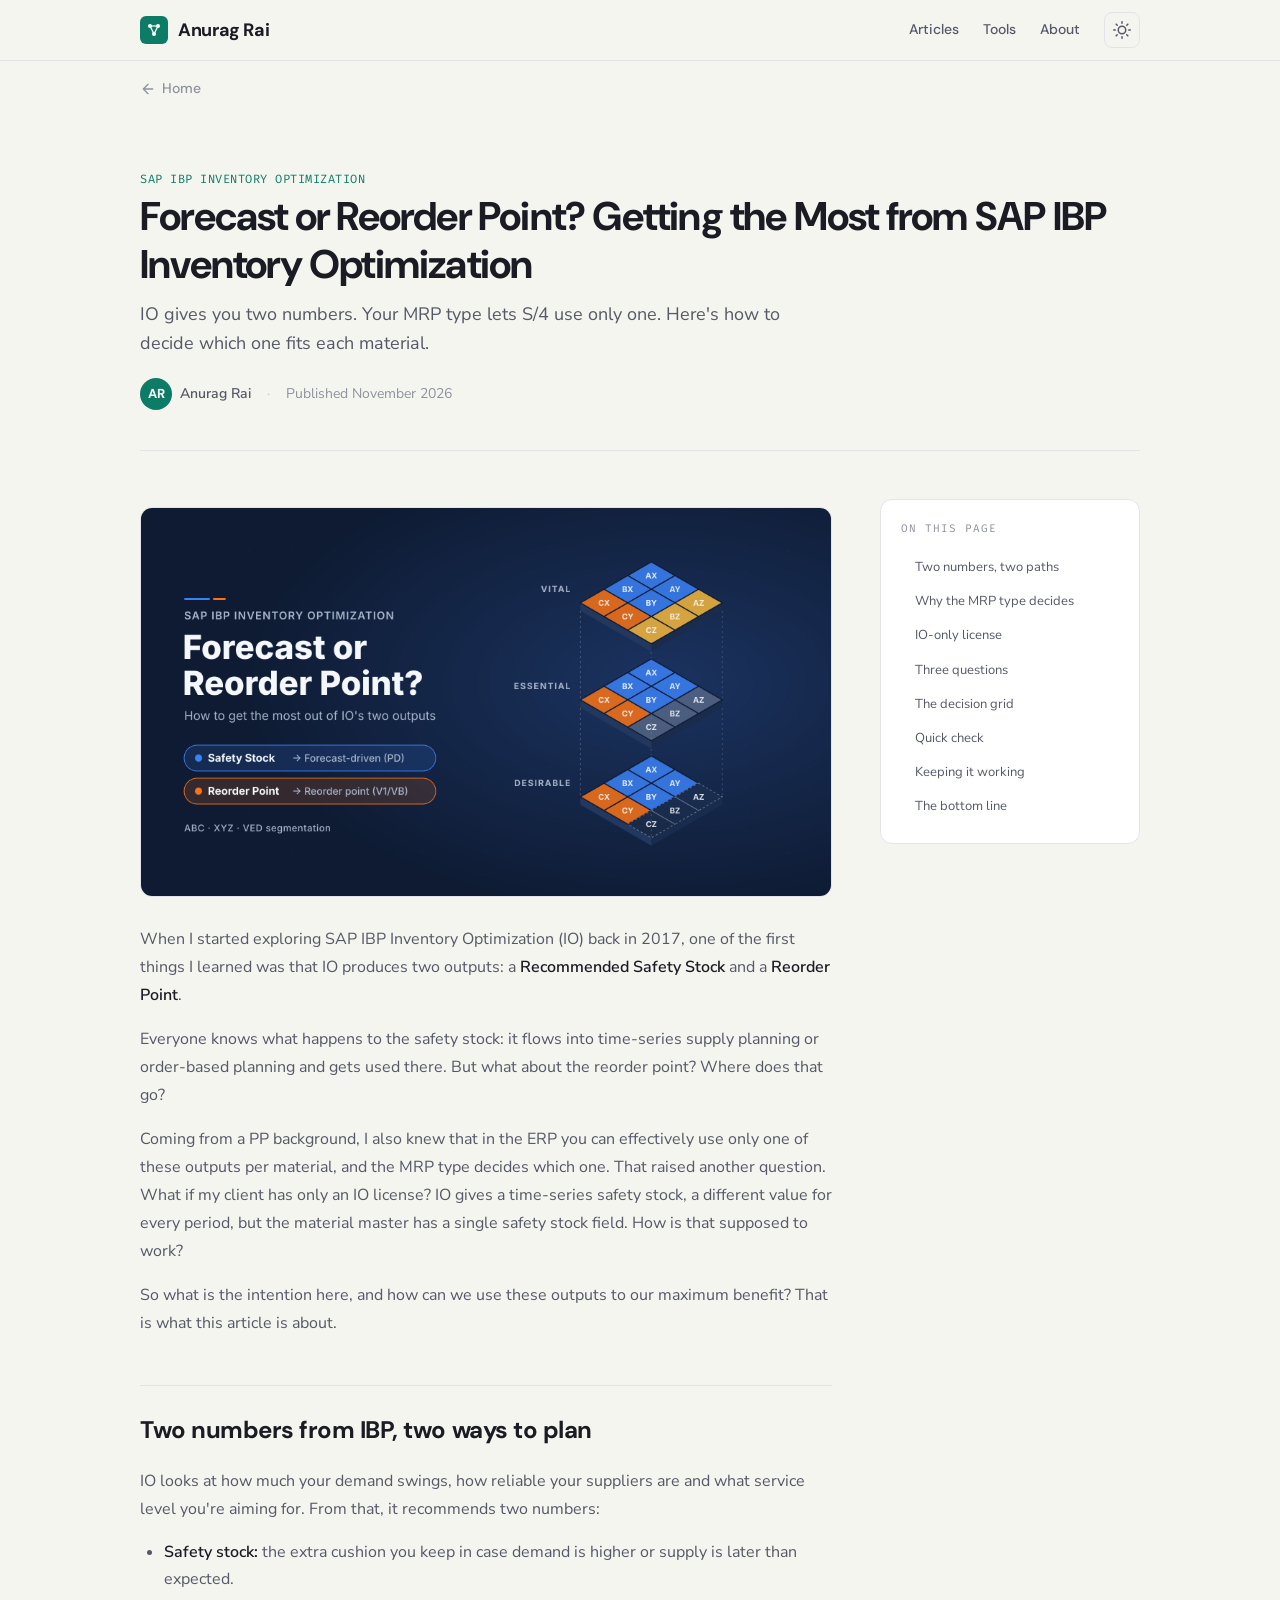
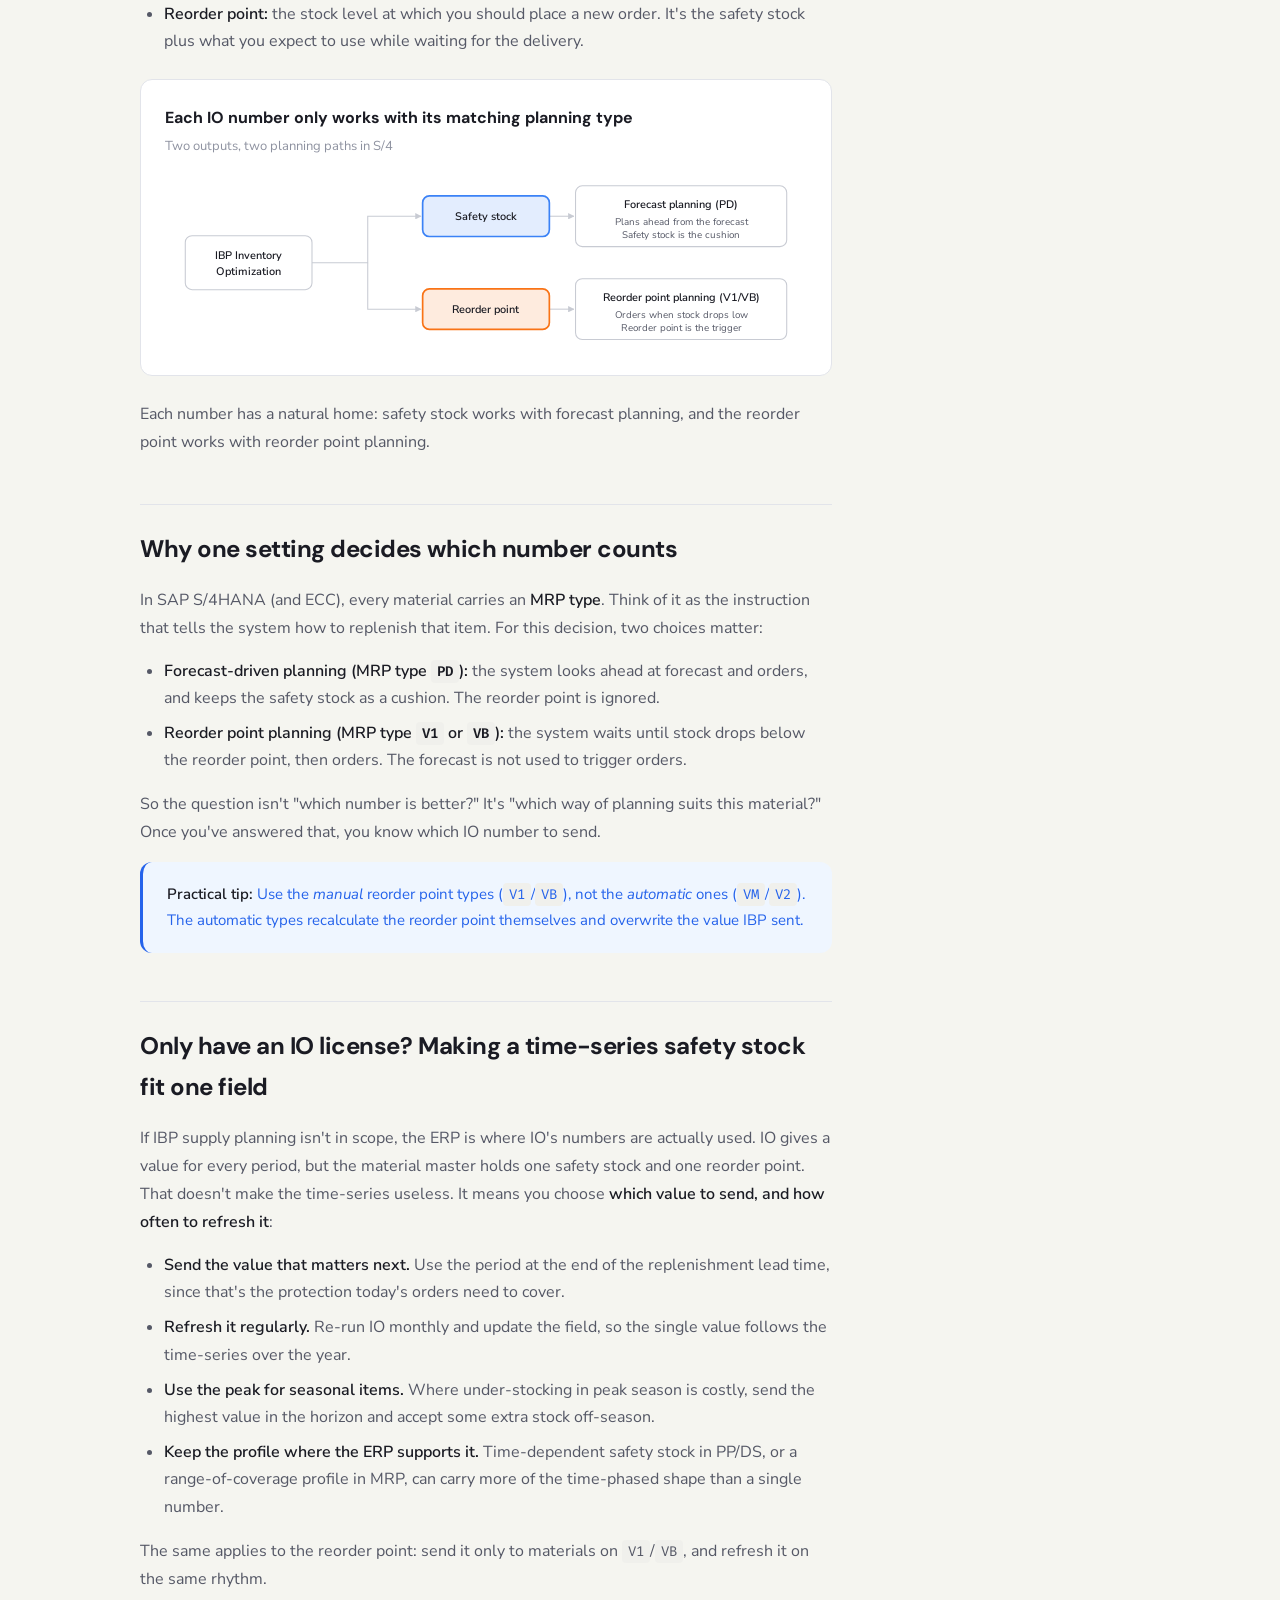
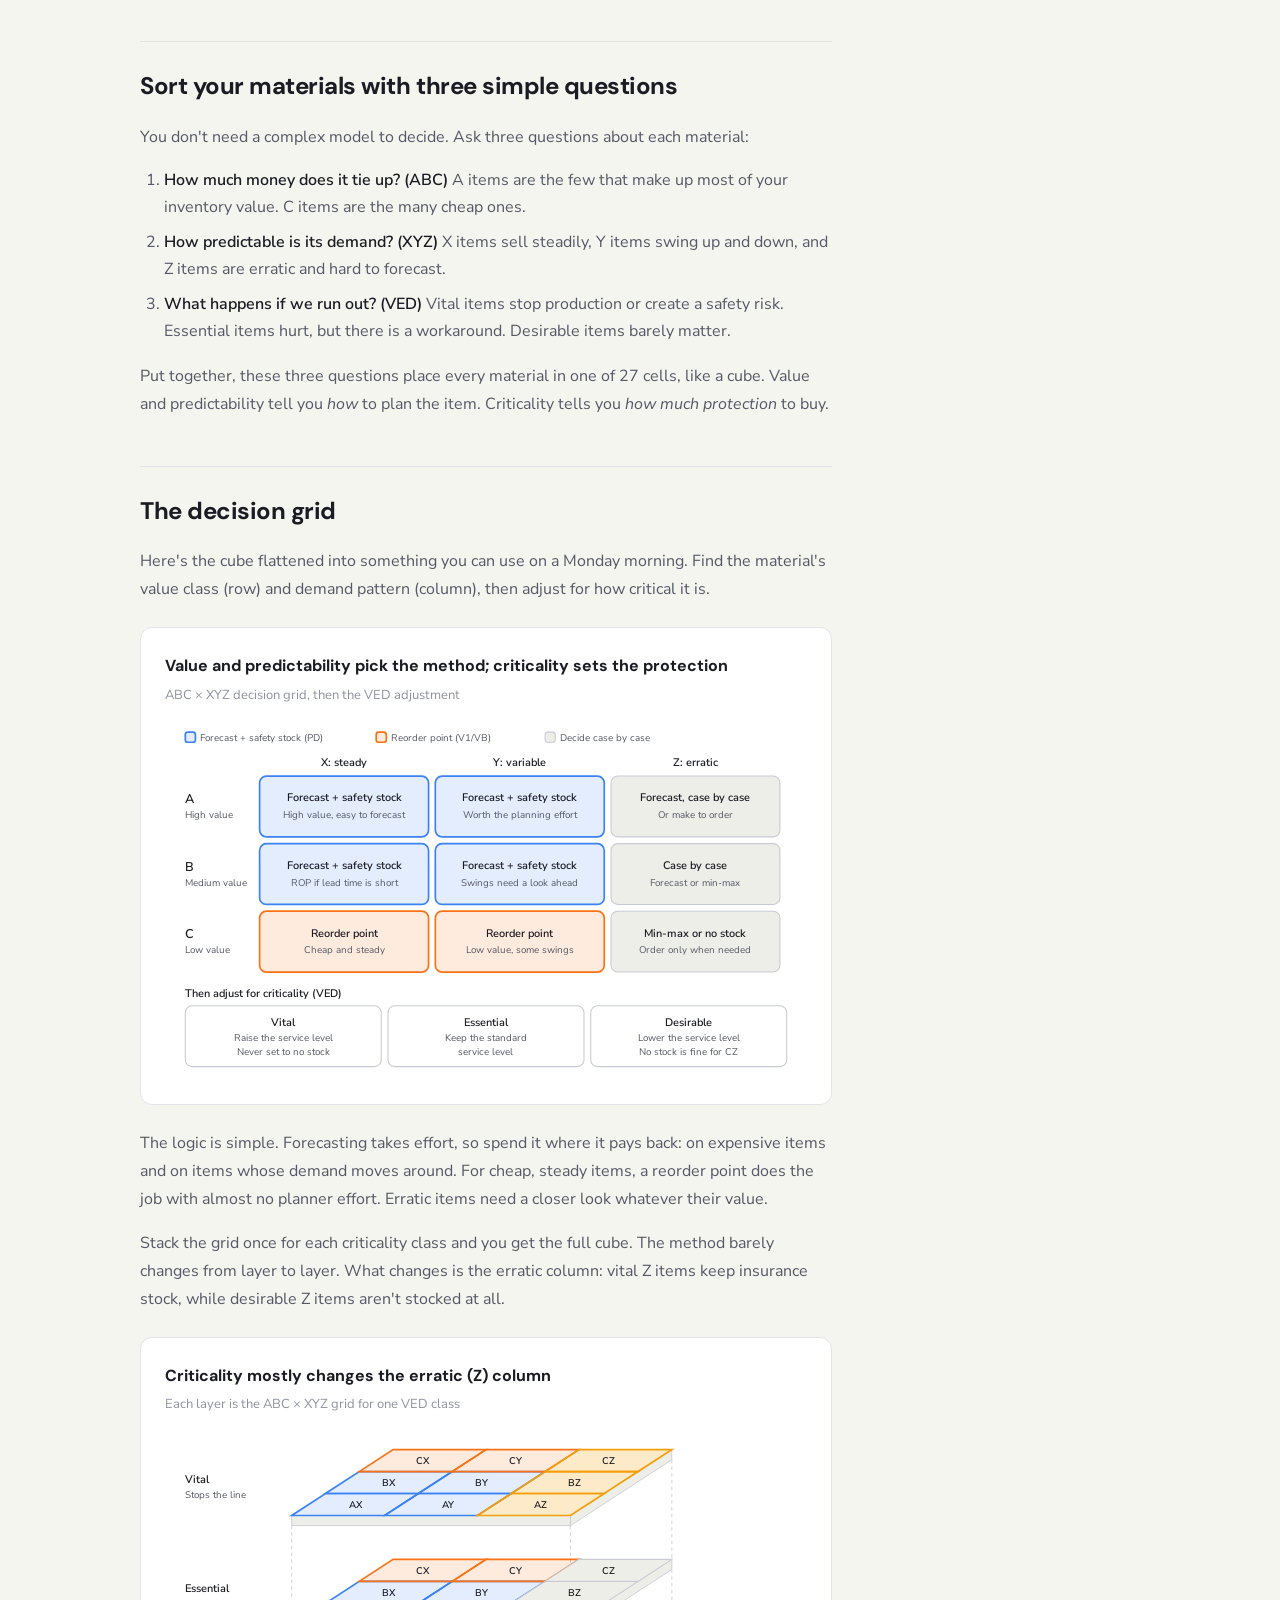
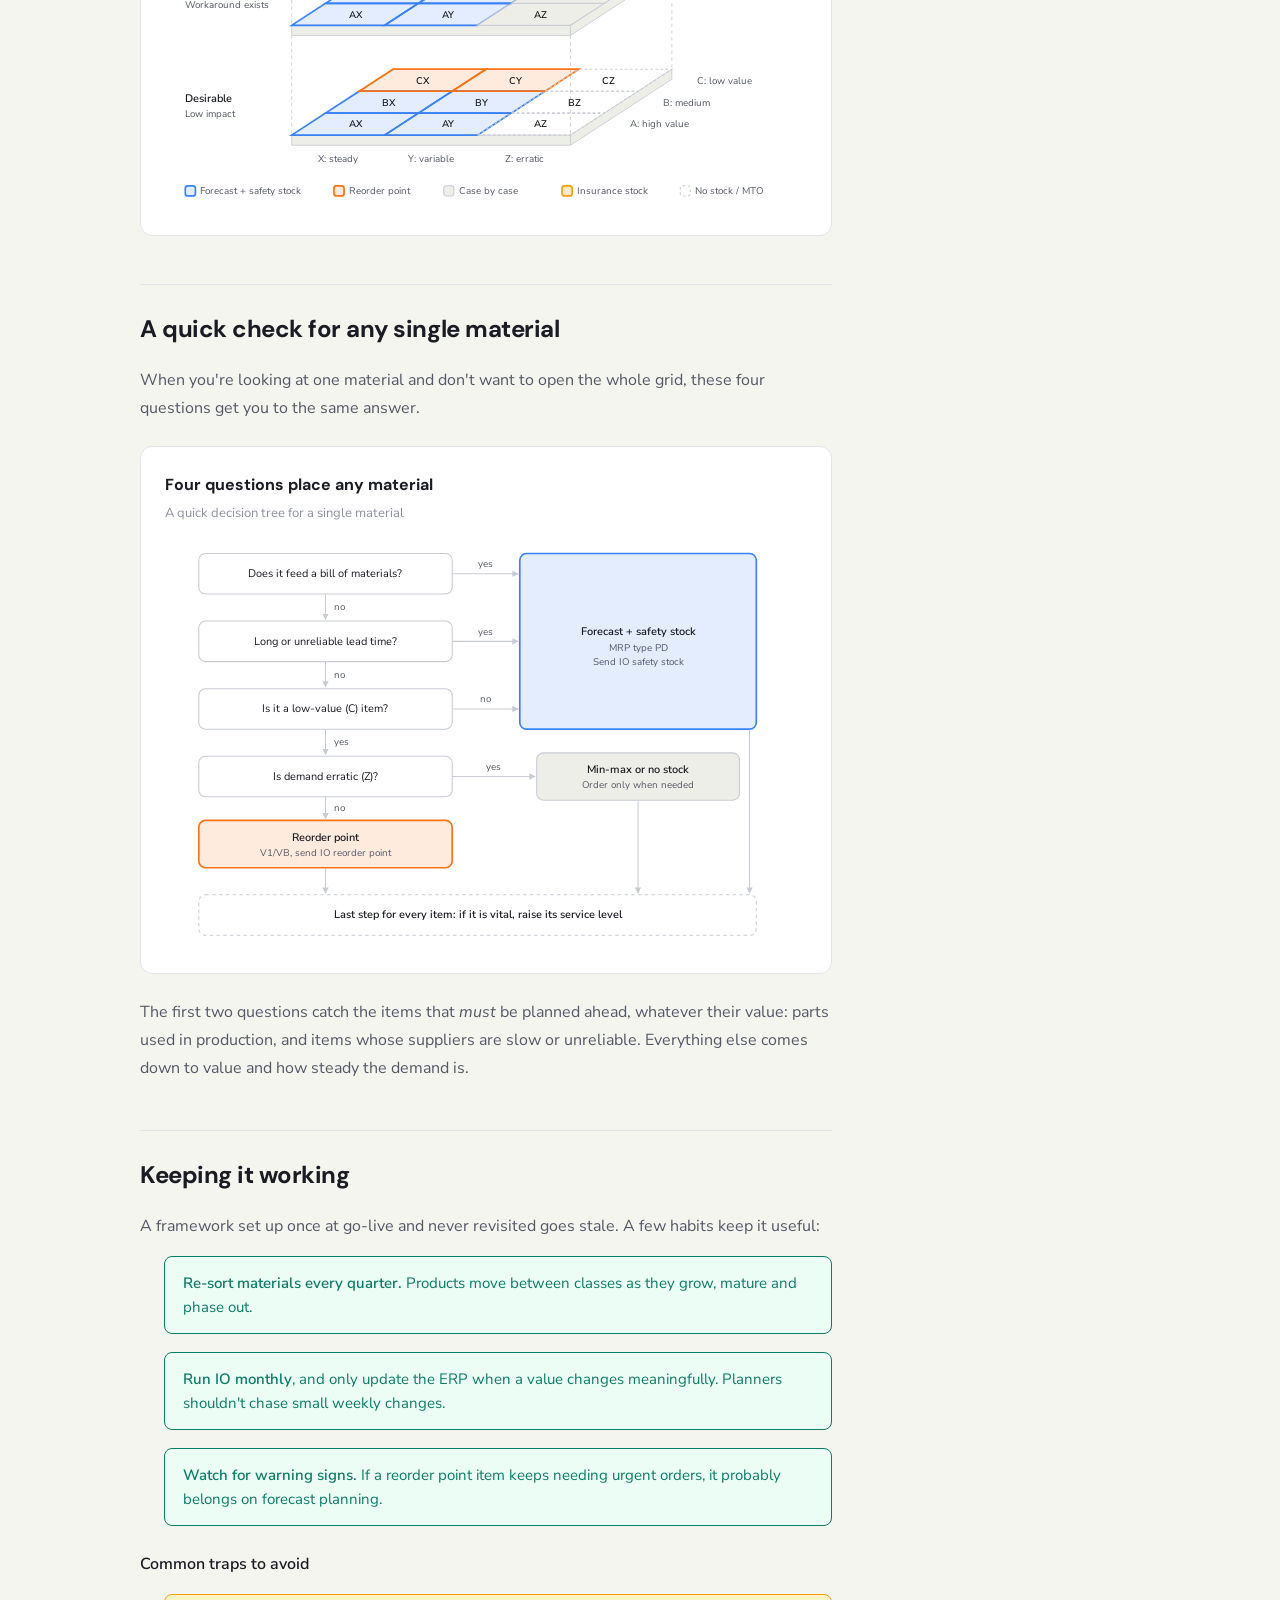
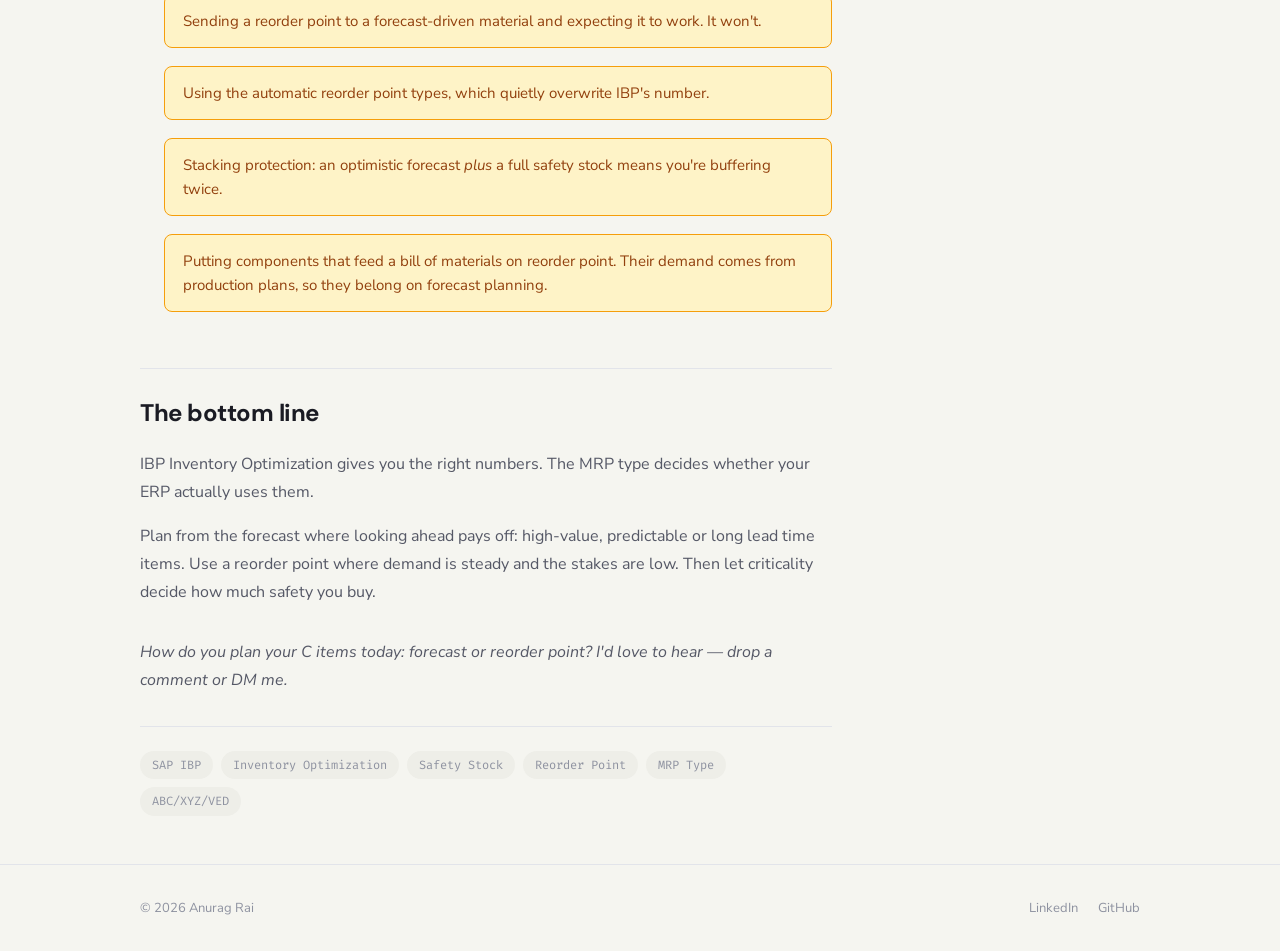
==== articles/io-forecast-or-reorder-point.html @ 69b71708 "Add article: Forecast or Reorder Point? Getting the most from SAP IBP IO New article page with cover" ====
<!DOCTYPE html>
<html lang="en">
<head>
<meta charset="UTF-8">
<meta name="viewport" content="width=device-width, initial-scale=1.0">
<title>Forecast or Reorder Point? Getting the Most from SAP IBP Inventory Optimization</title>
<meta name="description" content="IBP IO gives you a safety stock and a reorder point, but your MRP type lets S/4 use only one. A simple ABC/XYZ/VED framework to decide between PD and V1.">
<meta property="og:title" content="Forecast or Reorder Point? Getting the Most from SAP IBP Inventory Optimization">
<meta property="og:description" content="IBP IO gives you a safety stock and a reorder point, but your MRP type lets S/4 use only one. Here's how to decide which one fits each material.">
<meta property="og:image" content="https://anuragraiscmsolutions.github.io/images/io-forecast-or-reorder-point-cover.png">
<meta property="og:type" content="article">
<link rel="stylesheet" href="https://fonts.googleapis.com/css2?family=DM+Sans:wght@400;500;700&family=Nunito+Sans:wght@400;600&family=Fira+Code:wght@400&display=swap">
<link rel="stylesheet" href="../css/style.css">
<style>
  .problem-list, .solution-list { list-style: none; padding: 0; display: flex; flex-direction: column; gap: 10px; margin: 16px 0 20px; }
  .problem-list li { background: #FEF3C7; border: 1px solid #F59E0B; border-radius: var(--radius-sm); padding: 14px 18px; font-size: 15px; color: #92400E; line-height: 1.6; }
  .problem-list li strong { color: #92400E; }
  .solution-list li { background: var(--accent-light); border: 1px solid var(--accent); border-radius: var(--radius-sm); padding: 14px 18px; font-size: 15px; color: var(--accent); line-height: 1.6; }
  .solution-list li strong { color: var(--accent); }
  @media (prefers-color-scheme: dark) {
    :root:not([data-theme="light"]) .problem-list li { background: #422006; color: #FCD34D; border-color: #92400E; }
    :root:not([data-theme="light"]) .problem-list li strong { color: #FCD34D; }
  }
  :root[data-theme="dark"] .problem-list li { background: #422006; color: #FCD34D; border-color: #92400E; }
  :root[data-theme="dark"] .problem-list li strong { color: #FCD34D; }
  .article-cover { width: 100%; height: auto; border-radius: var(--radius); border: 1px solid var(--border); margin: 8px 0 28px; display: block; }
  .diagram { background: var(--surface); border: 1px solid var(--border); border-radius: var(--radius); padding: 24px; margin: 24px 0; overflow-x: auto; }
  .diagram-title { font-family: var(--font-heading); font-weight: 700; font-size: 16px; margin-bottom: 4px; }
  .diagram-subtitle { font-size: 13px; color: var(--fg-muted); margin-bottom: 16px; }
  svg.dg { width: 100%; min-width: 560px; height: auto; display: block; }
  svg.dg text { font-family: var(--font-body); }
  svg.dg .ink { fill: var(--fg); }
  svg.dg .quiet { fill: var(--fg-secondary); }
  svg.dg .box { fill: none; stroke: var(--border-strong); stroke-width: 1.25; }
  svg.dg .dashedbox { stroke-dasharray: 4 4; }
  svg.dg .conn path { fill: none; stroke: var(--border-strong); stroke-width: 1.25; }
  svg.dg .conn.dashed path { stroke-dasharray: 4 4; stroke-width: 1; }
  svg.dg .arrowhead { fill: var(--border-strong); }
  svg.dg .pd { fill: rgba(59,130,246,0.14); stroke: #3B82F6; stroke-width: 2; }
  svg.dg .rop { fill: rgba(249,115,22,0.14); stroke: #F97316; stroke-width: 2; }
  svg.dg .ins { fill: rgba(245,158,11,0.22); stroke: #F59E0B; stroke-width: 2; }
  svg.dg .case { fill: var(--bg-alt); stroke: var(--border-strong); stroke-width: 1.25; }
  svg.dg .nostock { fill: none; stroke: var(--border-strong); stroke-width: 1.25; stroke-dasharray: 3 3; }
  svg.dg .slab { fill: var(--bg-alt); stroke: var(--border-strong); stroke-width: 1; }
</style>
</head>
<body>

<header class="site-header">
  <div class="container">
    <a href="../" class="site-logo">
      <span class="logo-mark"><svg viewBox="0 0 16 16" fill="none"><circle cx="4" cy="4" r="2" fill="#fff"/><circle cx="12" cy="4" r="2" fill="#fff"/><circle cx="8" cy="12" r="2" fill="#fff"/><line x1="4" y1="4" x2="12" y2="4" stroke="#fff" stroke-width="1.2"/><line x1="4" y1="4" x2="8" y2="12" stroke="#fff" stroke-width="1.2"/><line x1="12" y1="4" x2="8" y2="12" stroke="#fff" stroke-width="1.2"/></svg></span>
      Anurag Rai
    </a>
    <div class="header-right">
      <nav class="site-nav">
        <a href="../#articles">Articles</a>
        <a href="../#tools">Tools</a>
        <a href="../#about">About</a>
      </nav>
      <button class="theme-toggle" onclick="toggleTheme()" aria-label="Toggle theme">
        <svg class="icon-sun" viewBox="0 0 24 24" fill="none" stroke="currentColor" stroke-width="2" stroke-linecap="round"><circle cx="12" cy="12" r="5"/><path d="M12 1v2M12 21v2M4.22 4.22l1.42 1.42M18.36 18.36l1.42 1.42M1 12h2M21 12h2M4.22 19.78l1.42-1.42M18.36 5.64l1.42-1.42"/></svg>
        <svg class="icon-moon" viewBox="0 0 24 24" fill="none" stroke="currentColor" stroke-width="2" stroke-linecap="round"><path d="M21 12.79A9 9 0 1 1 11.21 3 7 7 0 0 0 21 12.79z"/></svg>
      </button>
    </div>
  </div>
</header>

<div class="container">
  <a href="../" class="back-link">
    <svg viewBox="0 0 24 24" fill="none" stroke="currentColor" stroke-width="2" stroke-linecap="round"><path d="M19 12H5M12 19l-7-7 7-7"/></svg>
    Home
  </a>

  <div class="article-hero">
    <span class="article-kicker">SAP IBP Inventory Optimization</span>
    <h1>Forecast or Reorder Point? Getting the Most from SAP IBP Inventory Optimization</h1>
    <p class="subtitle">IO gives you two numbers. Your MRP type lets S/4 use only one. Here's how to decide which one fits each material.</p>
    <div class="article-meta">
      <span class="author"><span class="avatar">AR</span> Anurag Rai</span>
      <span class="sep">&middot;</span>
      <span>Published November 2026</span>
    </div>
  </div>

  <div class="article-layout">
    <article class="article-content">

      <img class="article-cover" src="../images/io-forecast-or-reorder-point-cover.png" alt="Forecast or Reorder Point? Safety stock goes to forecast-driven planning (PD), reorder point goes to reorder point planning (V1/VB), shown beside a stacked ABC/XYZ/VED cube.">

      <p>When I started exploring SAP IBP Inventory Optimization (IO) back in 2017, one of the first things I learned was that IO produces two outputs: a <strong>Recommended Safety Stock</strong> and a <strong>Reorder Point</strong>.</p>

      <p>Everyone knows what happens to the safety stock: it flows into time-series supply planning or order-based planning and gets used there. But what about the reorder point? Where does that go?</p>

      <p>Coming from a PP background, I also knew that in the ERP you can effectively use only one of these outputs per material, and the MRP type decides which one. That raised another question. What if my client has only an IO license? IO gives a time-series safety stock, a different value for every period, but the material master has a single safety stock field. How is that supposed to work?</p>

      <p>So what is the intention here, and how can we use these outputs to our maximum benefit? That is what this article is about.</p>

      <h2 id="two-numbers">Two numbers from IBP, two ways to plan</h2>

      <p>IO looks at how much your demand swings, how reliable your suppliers are and what service level you're aiming for. From that, it recommends two numbers:</p>

      <ul>
        <li><strong>Safety stock:</strong> the extra cushion you keep in case demand is higher or supply is later than expected.</li>
        <li><strong>Reorder point:</strong> the stock level at which you should place a new order. It's the safety stock plus what you expect to use while waiting for the delivery.</li>
      </ul>

      <div class="diagram">
        <div class="diagram-title">Each IO number only works with its matching planning type</div>
        <div class="diagram-subtitle">Two outputs, two planning paths in S/4</div>
        <svg class="dg" viewBox="0 60 760 210" role="img" aria-label="Each IO number only works with its matching planning type"><defs><marker id="arr" viewBox="0 0 10 10" refX="9" refY="5" markerWidth="6" markerHeight="6" orient="auto-start-reverse"><path d="M0 0L10 5L0 10z" class="arrowhead"/></marker></defs><g class="conn"><path d="M174 165H240V110H303" marker-end="url(#arr)"/><path d="M240 165V220H303" marker-end="url(#arr)"/><path d="M455 110H484" marker-end="url(#arr)"/><path d="M455 220H484" marker-end="url(#arr)"/></g><rect x="24" y="133" width="150" height="64" rx="8" class="box"/><text x="99" y="161" class="ink" font-size="13" font-weight="600" text-anchor="middle">IBP Inventory</text><text x="99" y="179" class="ink" font-size="13" font-weight="600" text-anchor="middle">Optimization</text><rect x="305" y="86" width="150" height="48" rx="8" class="pd"/><text x="380" y="114" class="ink" font-size="13" font-weight="600" text-anchor="middle">Safety stock</text><rect x="305" y="196" width="150" height="48" rx="8" class="rop"/><text x="380" y="224" class="ink" font-size="13" font-weight="600" text-anchor="middle">Reorder point</text><rect x="486" y="74" width="250" height="72" rx="8" class="box"/><text x="611" y="100" class="ink" font-size="13" font-weight="600" text-anchor="middle">Forecast planning (PD)</text><text x="611" y="120" class="quiet" font-size="11.5" font-weight="400" text-anchor="middle">Plans ahead from the forecast</text><text x="611" y="136" class="quiet" font-size="11.5" font-weight="400" text-anchor="middle">Safety stock is the cushion</text><rect x="486" y="184" width="250" height="72" rx="8" class="box"/><text x="611" y="210" class="ink" font-size="13" font-weight="600" text-anchor="middle">Reorder point planning (V1/VB)</text><text x="611" y="230" class="quiet" font-size="11.5" font-weight="400" text-anchor="middle">Orders when stock drops low</text><text x="611" y="246" class="quiet" font-size="11.5" font-weight="400" text-anchor="middle">Reorder point is the trigger</text></svg>
      </div>

      <p>Each number has a natural home: safety stock works with forecast planning, and the reorder point works with reorder point planning.</p>

      <h2 id="mrp-type">Why one setting decides which number counts</h2>

      <p>In SAP S/4HANA (and ECC), every material carries an <strong>MRP type</strong>. Think of it as the instruction that tells the system how to replenish that item. For this decision, two choices matter:</p>

      <ul>
        <li><strong>Forecast-driven planning (MRP type <code>PD</code>):</strong> the system looks ahead at forecast and orders, and keeps the safety stock as a cushion. The reorder point is ignored.</li>
        <li><strong>Reorder point planning (MRP type <code>V1</code> or <code>VB</code>):</strong> the system waits until stock drops below the reorder point, then orders. The forecast is not used to trigger orders.</li>
      </ul>

      <p>So the question isn't "which number is better?" It's "which way of planning suits this material?" Once you've answered that, you know which IO number to send.</p>

      <div class="callout callout-info">
        <strong>Practical tip:</strong> Use the <em>manual</em> reorder point types (<code>V1</code>/<code>VB</code>), not the <em>automatic</em> ones (<code>VM</code>/<code>V2</code>). The automatic types recalculate the reorder point themselves and overwrite the value IBP sent.
      </div>

      <h2 id="io-only">Only have an IO license? Making a time-series safety stock fit one field</h2>

      <p>If IBP supply planning isn't in scope, the ERP is where IO's numbers are actually used. IO gives a value for every period, but the material master holds one safety stock and one reorder point. That doesn't make the time-series useless. It means you choose <strong>which value to send, and how often to refresh it</strong>:</p>

      <ul>
        <li><strong>Send the value that matters next.</strong> Use the period at the end of the replenishment lead time, since that's the protection today's orders need to cover.</li>
        <li><strong>Refresh it regularly.</strong> Re-run IO monthly and update the field, so the single value follows the time-series over the year.</li>
        <li><strong>Use the peak for seasonal items.</strong> Where under-stocking in peak season is costly, send the highest value in the horizon and accept some extra stock off-season.</li>
        <li><strong>Keep the profile where the ERP supports it.</strong> Time-dependent safety stock in PP/DS, or a range-of-coverage profile in MRP, can carry more of the time-phased shape than a single number.</li>
      </ul>

      <p>The same applies to the reorder point: send it only to materials on <code>V1</code>/<code>VB</code>, and refresh it on the same rhythm.</p>

      <h2 id="sorting">Sort your materials with three simple questions</h2>

      <p>You don't need a complex model to decide. Ask three questions about each material:</p>

      <ol>
        <li><strong>How much money does it tie up? (ABC)</strong> A items are the few that make up most of your inventory value. C items are the many cheap ones.</li>
        <li><strong>How predictable is its demand? (XYZ)</strong> X items sell steadily, Y items swing up and down, and Z items are erratic and hard to forecast.</li>
        <li><strong>What happens if we run out? (VED)</strong> Vital items stop production or create a safety risk. Essential items hurt, but there is a workaround. Desirable items barely matter.</li>
      </ol>

      <p>Put together, these three questions place every material in one of 27 cells, like a cube. Value and predictability tell you <em>how</em> to plan the item. Criticality tells you <em>how much protection</em> to buy.</p>

      <h2 id="grid">The decision grid</h2>

      <p>Here's the cube flattened into something you can use on a Monday morning. Find the material's value class (row) and demand pattern (column), then adjust for how critical it is.</p>

      <div class="diagram">
        <div class="diagram-title">Value and predictability pick the method; criticality sets the protection</div>
        <div class="diagram-subtitle">ABC × XYZ decision grid, then the VED adjustment</div>
        <svg class="dg" viewBox="0 36 760 424" role="img" aria-label="Decision grid: ABC by XYZ, then adjust for VED"><defs><marker id="arr" viewBox="0 0 10 10" refX="9" refY="5" markerWidth="6" markerHeight="6" orient="auto-start-reverse"><path d="M0 0L10 5L0 10z" class="arrowhead"/></marker></defs><rect x="24" y="48" width="12" height="12" rx="3" class="pd"/><text x="42" y="58" class="quiet" font-size="11.5" font-weight="400" text-anchor="start">Forecast + safety stock (PD)</text><rect x="250" y="48" width="12" height="12" rx="3" class="rop"/><text x="268" y="58" class="quiet" font-size="11.5" font-weight="400" text-anchor="start">Reorder point (V1/VB)</text><rect x="450" y="48" width="12" height="12" rx="3" class="case"/><text x="468" y="58" class="quiet" font-size="11.5" font-weight="400" text-anchor="start">Decide case by case</text><text x="212" y="88" class="ink" font-size="13" font-weight="600" text-anchor="middle">X: steady</text><text x="420" y="88" class="ink" font-size="13" font-weight="600" text-anchor="middle">Y: variable</text><text x="628" y="88" class="ink" font-size="13" font-weight="600" text-anchor="middle">Z: erratic</text><text x="24" y="132" class="ink" font-size="15" font-weight="600" text-anchor="start">A</text><text x="24" y="150" class="quiet" font-size="11.5" font-weight="400" text-anchor="start">High value</text><rect x="112" y="100" width="200" height="72" rx="8" class="pd"/><text x="212" y="130" class="ink" font-size="13" font-weight="600" text-anchor="middle">Forecast + safety stock</text><text x="212" y="150" class="quiet" font-size="11.5" font-weight="400" text-anchor="middle">High value, easy to forecast</text><rect x="320" y="100" width="200" height="72" rx="8" class="pd"/><text x="420" y="130" class="ink" font-size="13" font-weight="600" text-anchor="middle">Forecast + safety stock</text><text x="420" y="150" class="quiet" font-size="11.5" font-weight="400" text-anchor="middle">Worth the planning effort</text><rect x="528" y="100" width="200" height="72" rx="8" class="case"/><text x="628" y="130" class="ink" font-size="13" font-weight="600" text-anchor="middle">Forecast, case by case</text><text x="628" y="150" class="quiet" font-size="11.5" font-weight="400" text-anchor="middle">Or make to order</text><text x="24" y="212" class="ink" font-size="15" font-weight="600" text-anchor="start">B</text><text x="24" y="230" class="quiet" font-size="11.5" font-weight="400" text-anchor="start">Medium value</text><rect x="112" y="180" width="200" height="72" rx="8" class="pd"/><text x="212" y="210" class="ink" font-size="13" font-weight="600" text-anchor="middle">Forecast + safety stock</text><text x="212" y="230" class="quiet" font-size="11.5" font-weight="400" text-anchor="middle">ROP if lead time is short</text><rect x="320" y="180" width="200" height="72" rx="8" class="pd"/><text x="420" y="210" class="ink" font-size="13" font-weight="600" text-anchor="middle">Forecast + safety stock</text><text x="420" y="230" class="quiet" font-size="11.5" font-weight="400" text-anchor="middle">Swings need a look ahead</text><rect x="528" y="180" width="200" height="72" rx="8" class="case"/><text x="628" y="210" class="ink" font-size="13" font-weight="600" text-anchor="middle">Case by case</text><text x="628" y="230" class="quiet" font-size="11.5" font-weight="400" text-anchor="middle">Forecast or min-max</text><text x="24" y="292" class="ink" font-size="15" font-weight="600" text-anchor="start">C</text><text x="24" y="310" class="quiet" font-size="11.5" font-weight="400" text-anchor="start">Low value</text><rect x="112" y="260" width="200" height="72" rx="8" class="rop"/><text x="212" y="290" class="ink" font-size="13" font-weight="600" text-anchor="middle">Reorder point</text><text x="212" y="310" class="quiet" font-size="11.5" font-weight="400" text-anchor="middle">Cheap and steady</text><rect x="320" y="260" width="200" height="72" rx="8" class="rop"/><text x="420" y="290" class="ink" font-size="13" font-weight="600" text-anchor="middle">Reorder point</text><text x="420" y="310" class="quiet" font-size="11.5" font-weight="400" text-anchor="middle">Low value, some swings</text><rect x="528" y="260" width="200" height="72" rx="8" class="case"/><text x="628" y="290" class="ink" font-size="13" font-weight="600" text-anchor="middle">Min-max or no stock</text><text x="628" y="310" class="quiet" font-size="11.5" font-weight="400" text-anchor="middle">Order only when needed</text><text x="24" y="362" class="ink" font-size="13" font-weight="600" text-anchor="start">Then adjust for criticality (VED)</text><rect x="24" y="372" width="232" height="72" rx="8" class="box"/><text x="140" y="396" class="ink" font-size="13" font-weight="600" text-anchor="middle">Vital</text><text x="140" y="414" class="quiet" font-size="11.5" font-weight="400" text-anchor="middle">Raise the service level</text><text x="140" y="430" class="quiet" font-size="11.5" font-weight="400" text-anchor="middle">Never set to no stock</text><rect x="264" y="372" width="232" height="72" rx="8" class="box"/><text x="380" y="396" class="ink" font-size="13" font-weight="600" text-anchor="middle">Essential</text><text x="380" y="414" class="quiet" font-size="11.5" font-weight="400" text-anchor="middle">Keep the standard</text><text x="380" y="430" class="quiet" font-size="11.5" font-weight="400" text-anchor="middle">service level</text><rect x="504" y="372" width="232" height="72" rx="8" class="box"/><text x="620" y="396" class="ink" font-size="13" font-weight="600" text-anchor="middle">Desirable</text><text x="620" y="414" class="quiet" font-size="11.5" font-weight="400" text-anchor="middle">Lower the service level</text><text x="620" y="430" class="quiet" font-size="11.5" font-weight="400" text-anchor="middle">No stock is fine for CZ</text></svg>
      </div>

      <p>The logic is simple. Forecasting takes effort, so spend it where it pays back: on expensive items and on items whose demand moves around. For cheap, steady items, a reorder point does the job with almost no planner effort. Erratic items need a closer look whatever their value.</p>

      <p>Stack the grid once for each criticality class and you get the full cube. The method barely changes from layer to layer. What changes is the erratic column: vital Z items keep insurance stock, while desirable Z items aren't stocked at all.</p>

      <div class="diagram">
        <div class="diagram-title">Criticality mostly changes the erratic (Z) column</div>
        <div class="diagram-subtitle">Each layer is the ABC × XYZ grid for one VED class</div>
        <svg class="dg" viewBox="0 70 760 450" role="img" aria-label="3D cube of ABC by XYZ by VED"><defs><marker id="arr" viewBox="0 0 10 10" refX="9" refY="5" markerWidth="6" markerHeight="6" orient="auto-start-reverse"><path d="M0 0L10 5L0 10z" class="arrowhead"/></marker></defs><g class="conn dashed"><path d="M150 182V300M480 182V300M600 104V222"/><path d="M150 312V430M480 312V430M600 234V352"/></g><polygon points="150,170 480,170 480,182 150,182" class="slab"/><polygon points="480,170 600,92 600,104 480,182" class="slab"/><polygon points="150,170 260,170 300,144 190,144" class="pd"/><text x="225.0" y="161.0" class="ink" font-size="11.5" font-weight="600" text-anchor="middle">AX</text><polygon points="260,170 370,170 410,144 300,144" class="pd"/><text x="335.0" y="161.0" class="ink" font-size="11.5" font-weight="600" text-anchor="middle">AY</text><polygon points="370,170 480,170 520,144 410,144" class="ins"/><text x="445.0" y="161.0" class="ink" font-size="11.5" font-weight="600" text-anchor="middle">AZ</text><polygon points="190,144 300,144 340,118 230,118" class="pd"/><text x="265.0" y="135.0" class="ink" font-size="11.5" font-weight="600" text-anchor="middle">BX</text><polygon points="300,144 410,144 450,118 340,118" class="pd"/><text x="375.0" y="135.0" class="ink" font-size="11.5" font-weight="600" text-anchor="middle">BY</text><polygon points="410,144 520,144 560,118 450,118" class="ins"/><text x="485.0" y="135.0" class="ink" font-size="11.5" font-weight="600" text-anchor="middle">BZ</text><polygon points="230,118 340,118 380,92 270,92" class="rop"/><text x="305.0" y="109.0" class="ink" font-size="11.5" font-weight="600" text-anchor="middle">CX</text><polygon points="340,118 450,118 490,92 380,92" class="rop"/><text x="415.0" y="109.0" class="ink" font-size="11.5" font-weight="600" text-anchor="middle">CY</text><polygon points="450,118 560,118 600,92 490,92" class="ins"/><text x="525.0" y="109.0" class="ink" font-size="11.5" font-weight="600" text-anchor="middle">CZ</text><text x="24" y="131" class="ink" font-size="13" font-weight="600" text-anchor="start">Vital</text><text x="24" y="149" class="quiet" font-size="11.5" font-weight="400" text-anchor="start">Stops the line</text><polygon points="150,300 480,300 480,312 150,312" class="slab"/><polygon points="480,300 600,222 600,234 480,312" class="slab"/><polygon points="150,300 260,300 300,274 190,274" class="pd"/><text x="225.0" y="291.0" class="ink" font-size="11.5" font-weight="600" text-anchor="middle">AX</text><polygon points="260,300 370,300 410,274 300,274" class="pd"/><text x="335.0" y="291.0" class="ink" font-size="11.5" font-weight="600" text-anchor="middle">AY</text><polygon points="370,300 480,300 520,274 410,274" class="case"/><text x="445.0" y="291.0" class="ink" font-size="11.5" font-weight="600" text-anchor="middle">AZ</text><polygon points="190,274 300,274 340,248 230,248" class="pd"/><text x="265.0" y="265.0" class="ink" font-size="11.5" font-weight="600" text-anchor="middle">BX</text><polygon points="300,274 410,274 450,248 340,248" class="pd"/><text x="375.0" y="265.0" class="ink" font-size="11.5" font-weight="600" text-anchor="middle">BY</text><polygon points="410,274 520,274 560,248 450,248" class="case"/><text x="485.0" y="265.0" class="ink" font-size="11.5" font-weight="600" text-anchor="middle">BZ</text><polygon points="230,248 340,248 380,222 270,222" class="rop"/><text x="305.0" y="239.0" class="ink" font-size="11.5" font-weight="600" text-anchor="middle">CX</text><polygon points="340,248 450,248 490,222 380,222" class="rop"/><text x="415.0" y="239.0" class="ink" font-size="11.5" font-weight="600" text-anchor="middle">CY</text><polygon points="450,248 560,248 600,222 490,222" class="case"/><text x="525.0" y="239.0" class="ink" font-size="11.5" font-weight="600" text-anchor="middle">CZ</text><text x="24" y="261" class="ink" font-size="13" font-weight="600" text-anchor="start">Essential</text><text x="24" y="279" class="quiet" font-size="11.5" font-weight="400" text-anchor="start">Workaround exists</text><polygon points="150,430 480,430 480,442 150,442" class="slab"/><polygon points="480,430 600,352 600,364 480,442" class="slab"/><polygon points="150,430 260,430 300,404 190,404" class="pd"/><text x="225.0" y="421.0" class="ink" font-size="11.5" font-weight="600" text-anchor="middle">AX</text><polygon points="260,430 370,430 410,404 300,404" class="pd"/><text x="335.0" y="421.0" class="ink" font-size="11.5" font-weight="600" text-anchor="middle">AY</text><polygon points="370,430 480,430 520,404 410,404" class="nostock"/><text x="445.0" y="421.0" class="ink" font-size="11.5" font-weight="600" text-anchor="middle">AZ</text><polygon points="190,404 300,404 340,378 230,378" class="pd"/><text x="265.0" y="395.0" class="ink" font-size="11.5" font-weight="600" text-anchor="middle">BX</text><polygon points="300,404 410,404 450,378 340,378" class="pd"/><text x="375.0" y="395.0" class="ink" font-size="11.5" font-weight="600" text-anchor="middle">BY</text><polygon points="410,404 520,404 560,378 450,378" class="nostock"/><text x="485.0" y="395.0" class="ink" font-size="11.5" font-weight="600" text-anchor="middle">BZ</text><polygon points="230,378 340,378 380,352 270,352" class="rop"/><text x="305.0" y="369.0" class="ink" font-size="11.5" font-weight="600" text-anchor="middle">CX</text><polygon points="340,378 450,378 490,352 380,352" class="rop"/><text x="415.0" y="369.0" class="ink" font-size="11.5" font-weight="600" text-anchor="middle">CY</text><polygon points="450,378 560,378 600,352 490,352" class="nostock"/><text x="525.0" y="369.0" class="ink" font-size="11.5" font-weight="600" text-anchor="middle">CZ</text><text x="24" y="391" class="ink" font-size="13" font-weight="600" text-anchor="start">Desirable</text><text x="24" y="409" class="quiet" font-size="11.5" font-weight="400" text-anchor="start">Low impact</text><text x="205" y="462" class="quiet" font-size="11.5" font-weight="400" text-anchor="middle">X: steady</text><text x="315" y="462" class="quiet" font-size="11.5" font-weight="400" text-anchor="middle">Y: variable</text><text x="425" y="462" class="quiet" font-size="11.5" font-weight="400" text-anchor="middle">Z: erratic</text><text x="550" y="421" class="quiet" font-size="11.5" font-weight="400" text-anchor="start">A: high value</text><text x="590" y="395" class="quiet" font-size="11.5" font-weight="400" text-anchor="start">B: medium</text><text x="630" y="369" class="quiet" font-size="11.5" font-weight="400" text-anchor="start">C: low value</text><rect x="24" y="490" width="12" height="12" rx="3" class="pd"/><text x="42" y="500" class="quiet" font-size="11.5" font-weight="400" text-anchor="start">Forecast + safety stock</text><rect x="200" y="490" width="12" height="12" rx="3" class="rop"/><text x="218" y="500" class="quiet" font-size="11.5" font-weight="400" text-anchor="start">Reorder point</text><rect x="330" y="490" width="12" height="12" rx="3" class="case"/><text x="348" y="500" class="quiet" font-size="11.5" font-weight="400" text-anchor="start">Case by case</text><rect x="470" y="490" width="12" height="12" rx="3" class="ins"/><text x="488" y="500" class="quiet" font-size="11.5" font-weight="400" text-anchor="start">Insurance stock</text><rect x="610" y="490" width="12" height="12" rx="3" class="nostock"/><text x="628" y="500" class="quiet" font-size="11.5" font-weight="400" text-anchor="start">No stock / MTO</text></svg>
      </div>

      <h2 id="quick-check">A quick check for any single material</h2>

      <p>When you're looking at one material and don't want to open the whole grid, these four questions get you to the same answer.</p>

      <div class="diagram">
        <div class="diagram-title">Four questions place any material</div>
        <div class="diagram-subtitle">A quick decision tree for a single material</div>
        <svg class="dg" viewBox="0 60 760 484" role="img" aria-label="Four questions place any material"><defs><marker id="arr" viewBox="0 0 10 10" refX="9" refY="5" markerWidth="6" markerHeight="6" orient="auto-start-reverse"><path d="M0 0L10 5L0 10z" class="arrowhead"/></marker></defs><g class="conn"><path d="M340 100H418" marker-end="url(#arr)"/><path d="M340 180H418" marker-end="url(#arr)"/><path d="M340 260H418" marker-end="url(#arr)"/><path d="M340 340H438" marker-end="url(#arr)"/><path d="M190 124V154" marker-end="url(#arr)"/><path d="M190 204V234" marker-end="url(#arr)"/><path d="M190 284V314" marker-end="url(#arr)"/><path d="M190 364V390" marker-end="url(#arr)"/><path d="M190 448V478" marker-end="url(#arr)"/><path d="M560 368V478" marker-end="url(#arr)"/><path d="M692 284V478" marker-end="url(#arr)"/></g><rect x="40" y="76" width="300" height="48" rx="8" class="box"/><text x="190" y="104" class="ink" font-size="13" font-weight="400" text-anchor="middle">Does it feed a bill of materials?</text><rect x="40" y="156" width="300" height="48" rx="8" class="box"/><text x="190" y="184" class="ink" font-size="13" font-weight="400" text-anchor="middle">Long or unreliable lead time?</text><rect x="40" y="236" width="300" height="48" rx="8" class="box"/><text x="190" y="264" class="ink" font-size="13" font-weight="400" text-anchor="middle">Is it a low-value (C) item?</text><rect x="40" y="316" width="300" height="48" rx="8" class="box"/><text x="190" y="344" class="ink" font-size="13" font-weight="400" text-anchor="middle">Is demand erratic (Z)?</text><text x="379" y="92" class="quiet" font-size="11.5" font-weight="400" text-anchor="middle">yes</text><text x="379" y="172" class="quiet" font-size="11.5" font-weight="400" text-anchor="middle">yes</text><text x="379" y="252" class="quiet" font-size="11.5" font-weight="400" text-anchor="middle">no</text><text x="389" y="332" class="quiet" font-size="11.5" font-weight="400" text-anchor="middle">yes</text><text x="200" y="143" class="quiet" font-size="11.5" font-weight="400" text-anchor="start">no</text><text x="200" y="223" class="quiet" font-size="11.5" font-weight="400" text-anchor="start">no</text><text x="200" y="303" class="quiet" font-size="11.5" font-weight="400" text-anchor="start">yes</text><text x="200" y="381" class="quiet" font-size="11.5" font-weight="400" text-anchor="start">no</text><rect x="420" y="76" width="280" height="208" rx="8" class="pd"/><text x="560" y="172" class="ink" font-size="13" font-weight="600" text-anchor="middle">Forecast + safety stock</text><text x="560" y="192" class="quiet" font-size="11.5" font-weight="400" text-anchor="middle">MRP type PD</text><text x="560" y="208" class="quiet" font-size="11.5" font-weight="400" text-anchor="middle">Send IO safety stock</text><rect x="440" y="312" width="240" height="56" rx="8" class="case"/><text x="560" y="336" class="ink" font-size="13" font-weight="600" text-anchor="middle">Min-max or no stock</text><text x="560" y="354" class="quiet" font-size="11.5" font-weight="400" text-anchor="middle">Order only when needed</text><rect x="40" y="392" width="300" height="56" rx="8" class="rop"/><text x="190" y="416" class="ink" font-size="13" font-weight="600" text-anchor="middle">Reorder point</text><text x="190" y="434" class="quiet" font-size="11.5" font-weight="400" text-anchor="middle">V1/VB, send IO reorder point</text><rect x="40" y="480" width="660" height="48" rx="8" class="box dashedbox"/><text x="370" y="508" class="ink" font-size="13" font-weight="600" text-anchor="middle">Last step for every item: if it is vital, raise its service level</text></svg>
      </div>

      <p>The first two questions catch the items that <em>must</em> be planned ahead, whatever their value: parts used in production, and items whose suppliers are slow or unreliable. Everything else comes down to value and how steady the demand is.</p>

      <h2 id="keeping-it-working">Keeping it working</h2>

      <p>A framework set up once at go-live and never revisited goes stale. A few habits keep it useful:</p>

      <ul class="solution-list">
        <li><strong>Re-sort materials every quarter.</strong> Products move between classes as they grow, mature and phase out.</li>
        <li><strong>Run IO monthly</strong>, and only update the ERP when a value changes meaningfully. Planners shouldn't chase small weekly changes.</li>
        <li><strong>Watch for warning signs.</strong> If a reorder point item keeps needing urgent orders, it probably belongs on forecast planning.</li>
      </ul>

      <p><strong>Common traps to avoid</strong></p>

      <ul class="problem-list">
        <li>Sending a reorder point to a forecast-driven material and expecting it to work. It won't.</li>
        <li>Using the automatic reorder point types, which quietly overwrite IBP's number.</li>
        <li>Stacking protection: an optimistic forecast <em>plus</em> a full safety stock means you're buffering twice.</li>
        <li>Putting components that feed a bill of materials on reorder point. Their demand comes from production plans, so they belong on forecast planning.</li>
      </ul>

      <h2 id="bottom-line">The bottom line</h2>

      <p>IBP Inventory Optimization gives you the right numbers. The MRP type decides whether your ERP actually uses them.</p>

      <p>Plan from the forecast where looking ahead pays off: high-value, predictable or long lead time items. Use a reorder point where demand is steady and the stakes are low. Then let criticality decide how much safety you buy.</p>

      <p style="margin-top: 32px; font-style: italic; color: var(--fg-secondary);">How do you plan your C items today: forecast or reorder point? I'd love to hear &mdash; drop a comment or DM me.</p>

      <div class="article-tags">
        <span>SAP IBP</span>
        <span>Inventory Optimization</span>
        <span>Safety Stock</span>
        <span>Reorder Point</span>
        <span>MRP Type</span>
        <span>ABC/XYZ/VED</span>
      </div>

    </article>

    <aside class="article-sidebar">
      <nav class="toc">
        <div class="toc-title">On this page</div>
        <a href="#two-numbers">Two numbers, two paths</a>
        <a href="#mrp-type">Why the MRP type decides</a>
        <a href="#io-only">IO-only license</a>
        <a href="#sorting">Three questions</a>
        <a href="#grid">The decision grid</a>
        <a href="#quick-check">Quick check</a>
        <a href="#keeping-it-working">Keeping it working</a>
        <a href="#bottom-line">The bottom line</a>
      </nav>
    </aside>
  </div>
</div>

<footer class="site-footer">
  <div class="container">
    <p>&copy; 2026 Anurag Rai</p>
    <div class="footer-links">
      <a href="https://www.linkedin.com/in/anurag-rai-42561b7a/" target="_blank" rel="noopener">LinkedIn</a>
      <a href="https://github.com/AnuragRaiSCMSolutions" target="_blank" rel="noopener">GitHub</a>
    </div>
  </div>
</footer>

<script>
function toggleTheme() {
  const root = document.documentElement;
  const current = root.getAttribute('data-theme');
  const prefersDark = window.matchMedia('(prefers-color-scheme: dark)').matches;
  let next;
  if (!current) next = prefersDark ? 'light' : 'dark';
  else if (current === 'dark') next = 'light';
  else next = 'dark';
  root.setAttribute('data-theme', next);
  try { localStorage.setItem('theme', next); } catch(e) {}
}
try {
  const saved = localStorage.getItem('theme');
  if (saved) document.documentElement.setAttribute('data-theme', saved);
} catch(e) {}

const tocLinks = document.querySelectorAll('.toc a');
const sections = Array.from(tocLinks).map(a => document.querySelector(a.getAttribute('href'))).filter(Boolean);
function updateToc() {
  let current = '';
  for (const s of sections) {
    if (s.getBoundingClientRect().top <= 120) current = s.id;
  }
  tocLinks.forEach(a => {
    a.classList.toggle('active', a.getAttribute('href') === '#' + current);
  });
}
window.addEventListener('scroll', updateToc, { passive: true });
updateToc();

</script>

</body>
</html>
---- css/style.css ----
/* ═══════════════════════════════════════════
   Anurag Rai — Interactive Systems Architect
   Design System v2.0
   ═══════════════════════════════════════════ */

/* ── Tokens ── */
:root {
  --bg: #F5F5F0;
  --bg-alt: #EEEEE8;
  --surface: #FFFFFF;
  --fg: #1A1B23;
  --fg-secondary: #555866;
  --fg-muted: #8E92A0;
  --accent: #0D7C66;
  --accent-hover: #0A6352;
  --accent-light: #ECFDF5;
  --accent-secondary: #6366F1;
  --accent-secondary-light: #EEF2FF;
  --border: #E2E4EA;
  --border-strong: #C8CBD3;
  --hero-bg: #0F1117;
  --hero-fg: #E2E4EA;
  --hero-accent: #34D399;
  --hero-muted: rgba(226,228,234,0.5);
  --code-bg: #F0F0EC;
  --tag-green: #0D7C66;
  --tag-green-bg: #ECFDF5;
  --tag-blue: #2563EB;
  --tag-blue-bg: #EFF6FF;
  --tag-purple: #6366F1;
  --tag-purple-bg: #EEF2FF;
  --shadow-card: 0 1px 3px rgba(0,0,0,0.04), 0 1px 2px rgba(0,0,0,0.03);
  --shadow-card-hover: 0 8px 24px rgba(0,0,0,0.08), 0 2px 8px rgba(0,0,0,0.04);
  --font-heading: 'DM Sans', system-ui, -apple-system, sans-serif;
  --font-body: 'Nunito Sans', system-ui, -apple-system, sans-serif;
  --font-mono: 'Fira Code', 'SF Mono', Consolas, monospace;
  --container: 1040px;
  --radius: 12px;
  --radius-sm: 8px;
  --transition: 0.2s ease;
}

@media (prefers-color-scheme: dark) {
  :root:not([data-theme="light"]) {
    --bg: #0F1117;
    --bg-alt: #141620;
    --surface: #181B24;
    --fg: #E2E4EA;
    --fg-secondary: #9499A8;
    --fg-muted: #555866;
    --accent: #34D399;
    --accent-hover: #4AE0A8;
    --accent-light: #0D2818;
    --accent-secondary: #818CF8;
    --accent-secondary-light: #1E1B4B;
    --border: #252830;
    --border-strong: #353840;
    --hero-bg: #080A0F;
    --hero-fg: #E2E4EA;
    --hero-accent: #6EE7B7;
    --hero-muted: rgba(226,228,234,0.4);
    --code-bg: #1E2028;
    --tag-green: #34D399;
    --tag-green-bg: #0D2818;
    --tag-blue: #60A5FA;
    --tag-blue-bg: #172554;
    --tag-purple: #818CF8;
    --tag-purple-bg: #1E1B4B;
    --shadow-card: 0 1px 3px rgba(0,0,0,0.2), 0 1px 2px rgba(0,0,0,0.15);
    --shadow-card-hover: 0 8px 24px rgba(0,0,0,0.3), 0 2px 8px rgba(0,0,0,0.2);
    color-scheme: dark;
  }
}

:root[data-theme="dark"] {
  --bg: #0F1117;
  --bg-alt: #141620;
  --surface: #181B24;
  --fg: #E2E4EA;
  --fg-secondary: #9499A8;
  --fg-muted: #555866;
  --accent: #34D399;
  --accent-hover: #4AE0A8;
  --accent-light: #0D2818;
  --accent-secondary: #818CF8;
  --accent-secondary-light: #1E1B4B;
  --border: #252830;
  --border-strong: #353840;
  --hero-bg: #080A0F;
  --hero-fg: #E2E4EA;
  --hero-accent: #6EE7B7;
  --hero-muted: rgba(226,228,234,0.4);
  --code-bg: #1E2028;
  --tag-green: #34D399;
  --tag-green-bg: #0D2818;
  --tag-blue: #60A5FA;
  --tag-blue-bg: #172554;
  --tag-purple: #818CF8;
  --tag-purple-bg: #1E1B4B;
  --shadow-card: 0 1px 3px rgba(0,0,0,0.2), 0 1px 2px rgba(0,0,0,0.15);
  --shadow-card-hover: 0 8px 24px rgba(0,0,0,0.3), 0 2px 8px rgba(0,0,0,0.2);
  color-scheme: dark;
}

/* ── Reset ── */
*, *::before, *::after { box-sizing: border-box; margin: 0; padding: 0; }
body {
  font-family: var(--font-body);
  background: var(--bg);
  color: var(--fg);
  line-height: 1.7;
  font-size: 16px;
  -webkit-font-smoothing: antialiased;
  -moz-osx-font-smoothing: grayscale;
  transition: background var(--transition), color var(--transition);
}
a { color: inherit; text-decoration: none; }
img { max-width: 100%; display: block; }
button { font-family: inherit; cursor: pointer; }

/* ── Layout ── */
.container {
  max-width: var(--container);
  margin: 0 auto;
  padding-left: max(20px, env(safe-area-inset-left, 0px));
  padding-right: max(20px, env(safe-area-inset-right, 0px));
}

/* ── Header ── */
.site-header {
  position: sticky;
  top: 0;
  z-index: 100;
  background: var(--bg);
  border-bottom: 1px solid var(--border);
  backdrop-filter: blur(16px);
  -webkit-backdrop-filter: blur(16px);
  transition: background var(--transition), border-color var(--transition);
}
.site-header .container {
  display: flex;
  align-items: center;
  justify-content: space-between;
  height: 60px;
}
.site-logo {
  font-family: var(--font-heading);
  font-size: 18px;
  font-weight: 700;
  letter-spacing: -0.02em;
  display: flex;
  align-items: center;
  gap: 10px;
}
.logo-mark {
  width: 28px;
  height: 28px;
  background: var(--accent);
  border-radius: 6px;
  display: flex;
  align-items: center;
  justify-content: center;
}
.logo-mark svg { width: 16px; height: 16px; }
.header-right {
  display: flex;
  align-items: center;
  gap: 24px;
}
.site-nav {
  display: flex;
  gap: 24px;
}
.site-nav a {
  font-family: var(--font-heading);
  font-size: 14px;
  font-weight: 500;
  color: var(--fg-secondary);
  transition: color var(--transition);
  position: relative;
}
.site-nav a:hover { color: var(--accent); }
.theme-toggle {
  width: 36px;
  height: 36px;
  border-radius: var(--radius-sm);
  border: 1px solid var(--border);
  background: transparent;
  color: var(--fg-secondary);
  display: flex;
  align-items: center;
  justify-content: center;
  transition: border-color var(--transition), color var(--transition), background var(--transition);
}
.theme-toggle:hover {
  border-color: var(--border-strong);
  color: var(--fg);
  background: var(--bg-alt);
}
.theme-toggle svg { width: 18px; height: 18px; }
.theme-toggle .icon-moon { display: none; }
:root[data-theme="dark"] .theme-toggle .icon-sun { display: none; }
:root[data-theme="dark"] .theme-toggle .icon-moon { display: block; }
@media (prefers-color-scheme: dark) {
  :root:not([data-theme="light"]) .theme-toggle .icon-sun { display: none; }
  :root:not([data-theme="light"]) .theme-toggle .icon-moon { display: block; }
}

/* ── Hero ── */
.hero {
  background: var(--hero-bg);
  color: var(--hero-fg);
  padding-block: 80px 72px;
  position: relative;
  overflow: hidden;
  transition: background var(--transition);
}
.hero::before {
  content: '';
  position: absolute;
  inset: 0;
  background-image: radial-gradient(circle, rgba(52,211,153,0.12) 1px, transparent 1px);
  background-size: 24px 24px;
  pointer-events: none;
}
.hero .container { position: relative; z-index: 1; }
.hero-label {
  font-family: var(--font-mono);
  font-size: 13px;
  font-weight: 400;
  letter-spacing: 0.5px;
  color: var(--hero-accent);
  opacity: 0.8;
  margin-bottom: 16px;
}
.hero h1 {
  font-family: var(--font-heading);
  font-size: clamp(40px, 5vw, 56px);
  font-weight: 700;
  line-height: 1.1;
  margin-bottom: 20px;
  letter-spacing: -0.03em;
}
.hero-tagline {
  font-family: var(--font-heading);
  font-size: clamp(18px, 2.5vw, 24px);
  font-weight: 400;
  line-height: 1.5;
  margin-bottom: 24px;
}
.hero-tagline .accent { color: var(--hero-accent); }
.hero-sub {
  font-size: 16px;
  line-height: 1.75;
  color: var(--hero-muted);
  max-width: 600px;
}

/* ── Sections ── */
.section {
  padding-block: 72px;
  transition: background var(--transition);
}
.section-alt {
  background: var(--bg-alt);
}
.section-header {
  display: flex;
  align-items: baseline;
  justify-content: space-between;
  margin-bottom: 36px;
}
.section-header h2 {
  font-family: var(--font-heading);
  font-size: 28px;
  font-weight: 700;
  letter-spacing: -0.02em;
}
.section-header .section-count {
  font-family: var(--font-mono);
  font-size: 13px;
  color: var(--fg-muted);
}

/* ── Cards ── */
.card-grid {
  display: grid;
  gap: 20px;
}
.card-grid-2 {
  grid-template-columns: repeat(auto-fill, minmax(min(100%, 440px), 1fr));
}
.card {
  display: flex;
  flex-direction: column;
  background: var(--surface);
  border: 1px solid var(--border);
  border-radius: var(--radius);
  overflow: hidden;
  transition: border-color var(--transition), box-shadow var(--transition), transform var(--transition);
  box-shadow: var(--shadow-card);
}
.card:hover {
  border-color: var(--accent);
  box-shadow: var(--shadow-card-hover);
  transform: translateY(-2px);
}
.card-preview {
  height: 160px;
  background: var(--bg-alt);
  border-bottom: 1px solid var(--border);
  display: flex;
  align-items: center;
  justify-content: center;
  overflow: hidden;
  position: relative;
  transition: background var(--transition);
}
.card-preview svg {
  width: 100%;
  height: 100%;
  opacity: 0.7;
}
.card:hover .card-preview svg { opacity: 1; }
.card-body {
  padding: 24px;
  display: flex;
  flex-direction: column;
  flex-grow: 1;
}
.card-tag {
  display: inline-block;
  font-family: var(--font-mono);
  font-size: 11px;
  font-weight: 400;
  letter-spacing: 0.5px;
  text-transform: uppercase;
  padding: 4px 10px;
  border-radius: var(--radius-sm);
  margin-bottom: 14px;
  align-self: flex-start;
}
.tag-sap {
  color: var(--tag-blue);
  background: var(--tag-blue-bg);
}
.tag-tool {
  color: var(--tag-green);
  background: var(--tag-green-bg);
}
.tag-series {
  color: var(--tag-purple);
  background: var(--tag-purple-bg);
}
.card h3 {
  font-family: var(--font-heading);
  font-size: 20px;
  font-weight: 700;
  line-height: 1.3;
  margin-bottom: 10px;
  letter-spacing: -0.01em;
}
.card p {
  font-size: 15px;
  color: var(--fg-secondary);
  line-height: 1.65;
  flex-grow: 1;
}
.card-meta {
  display: flex;
  align-items: center;
  gap: 12px;
  font-family: var(--font-mono);
  font-size: 12px;
  color: var(--fg-muted);
  margin-top: 16px;
  padding-top: 16px;
  border-top: 1px solid var(--border);
}
.card-meta-dot::before {
  content: '\00B7';
  margin-right: 0;
}

/* ── About ── */
.about-content {
  max-width: 640px;
}
.about-content p {
  font-size: 16px;
  color: var(--fg-secondary);
  margin-bottom: 16px;
  line-height: 1.75;
}
.about-content strong {
  color: var(--fg);
  font-weight: 600;
}
.connect-links {
  display: flex;
  gap: 12px;
  margin-top: 28px;
}
.connect-btn {
  display: inline-flex;
  align-items: center;
  gap: 8px;
  font-family: var(--font-heading);
  font-size: 14px;
  font-weight: 500;
  padding: 10px 24px;
  border-radius: var(--radius-sm);
  border: 1px solid var(--border);
  color: var(--fg);
  transition: border-color var(--transition), background var(--transition), color var(--transition);
}
.connect-btn:hover {
  border-color: var(--accent);
  background: var(--accent-light);
  color: var(--accent);
}
.connect-btn svg { width: 16px; height: 16px; }

/* ── Footer ── */
.site-footer {
  border-top: 1px solid var(--border);
  padding-block: 32px;
  transition: border-color var(--transition);
}
.site-footer .container {
  display: flex;
  align-items: center;
  justify-content: space-between;
}
.site-footer p {
  font-size: 13px;
  color: var(--fg-muted);
}
.footer-links {
  display: flex;
  gap: 20px;
}
.footer-links a {
  font-size: 13px;
  color: var(--fg-muted);
  transition: color var(--transition);
}
.footer-links a:hover { color: var(--accent); }

/* ── Article Page ── */
.article-hero {
  padding-block: 48px 40px;
  border-bottom: 1px solid var(--border);
}
.article-kicker {
  font-family: var(--font-mono);
  font-size: 12px;
  color: var(--accent);
  text-transform: uppercase;
  letter-spacing: 0.5px;
  margin-bottom: 12px;
}
.article-hero h1 {
  font-family: var(--font-heading);
  font-size: clamp(28px, 4vw, 40px);
  font-weight: 700;
  line-height: 1.2;
  letter-spacing: -0.02em;
  margin-bottom: 12px;
}
.article-hero .subtitle {
  font-size: 18px;
  color: var(--fg-secondary);
  line-height: 1.6;
  max-width: 640px;
}
.article-meta {
  display: flex;
  align-items: center;
  gap: 16px;
  margin-top: 20px;
  font-size: 14px;
  color: var(--fg-muted);
}
.article-meta .author {
  display: flex;
  align-items: center;
  gap: 8px;
  color: var(--fg-secondary);
  font-weight: 600;
}
.avatar {
  width: 32px;
  height: 32px;
  border-radius: 50%;
  background: var(--accent);
  color: #fff;
  display: flex;
  align-items: center;
  justify-content: center;
  font-family: var(--font-heading);
  font-size: 13px;
  font-weight: 700;
}
.article-meta .sep { color: var(--border-strong); }

/* Article layout with sidebar */
.article-layout {
  display: grid;
  grid-template-columns: minmax(0, 1fr) 260px;
  gap: 48px;
  padding-block: 48px;
  align-items: start;
}
.article-content {
  min-width: 0;
}
.article-content h2 {
  font-family: var(--font-heading);
  font-size: 24px;
  font-weight: 700;
  letter-spacing: -0.02em;
  margin-top: 48px;
  margin-bottom: 16px;
  padding-top: 24px;
  border-top: 1px solid var(--border);
}
.article-content h2:first-child {
  margin-top: 0;
  padding-top: 0;
  border-top: none;
}
.article-content h3 {
  font-family: var(--font-heading);
  font-size: 18px;
  font-weight: 700;
  margin-top: 32px;
  margin-bottom: 12px;
}
.article-content p {
  margin-bottom: 16px;
  color: var(--fg-secondary);
  line-height: 1.75;
}
.article-content ul, .article-content ol {
  margin-bottom: 16px;
  padding-left: 24px;
  color: var(--fg-secondary);
}
.article-content li {
  margin-bottom: 8px;
  line-height: 1.7;
}
.article-content code {
  font-family: var(--font-mono);
  font-size: 14px;
  background: var(--code-bg);
  padding: 2px 6px;
  border-radius: 4px;
}
.article-content a {
  color: var(--accent);
  text-decoration: underline;
  text-decoration-color: var(--accent-light);
  text-underline-offset: 2px;
  transition: text-decoration-color var(--transition);
}
.article-content a:hover {
  text-decoration-color: var(--accent);
}
.article-content strong {
  color: var(--fg);
  font-weight: 600;
}

/* Sidebar TOC */
.article-sidebar {
  position: sticky;
  top: 80px;
}
.toc {
  padding: 20px;
  background: var(--surface);
  border: 1px solid var(--border);
  border-radius: var(--radius);
}
.toc-title {
  font-family: var(--font-mono);
  font-size: 11px;
  font-weight: 400;
  text-transform: uppercase;
  letter-spacing: 1px;
  color: var(--fg-muted);
  margin-bottom: 12px;
}
.toc a {
  display: block;
  font-size: 13px;
  color: var(--fg-secondary);
  padding: 6px 0;
  border-left: 2px solid transparent;
  padding-left: 12px;
  transition: color var(--transition), border-color var(--transition);
}
.toc a:hover {
  color: var(--accent);
}
.toc a.active {
  color: var(--accent);
  border-left-color: var(--accent);
  font-weight: 600;
}

/* Callouts */
.callout {
  padding: 20px 24px;
  border-radius: var(--radius);
  margin-bottom: 20px;
  font-size: 15px;
  line-height: 1.7;
}
.callout-warning {
  background: #FEF3C7;
  border-left: 3px solid #F59E0B;
  color: #92400E;
}
.callout-success {
  background: var(--accent-light);
  border-left: 3px solid var(--accent);
  color: var(--accent);
}
.callout-info {
  background: var(--tag-blue-bg);
  border-left: 3px solid var(--tag-blue);
  color: var(--tag-blue);
}
@media (prefers-color-scheme: dark) {
  :root:not([data-theme="light"]) .callout-warning {
    background: #422006;
    color: #FCD34D;
  }
}
:root[data-theme="dark"] .callout-warning {
  background: #422006;
  color: #FCD34D;
}

/* Interactive widget containers */
.widget {
  background: var(--surface);
  border: 1px solid var(--border);
  border-radius: var(--radius);
  margin: 24px 0;
  overflow: hidden;
  transition: border-color var(--transition);
}
.widget-header {
  display: flex;
  align-items: center;
  gap: 8px;
  padding: 12px 20px;
  background: var(--bg-alt);
  border-bottom: 1px solid var(--border);
  font-family: var(--font-mono);
  font-size: 12px;
  color: var(--fg-muted);
  text-transform: uppercase;
  letter-spacing: 0.5px;
}
.widget-header .dot {
  width: 8px;
  height: 8px;
  border-radius: 50%;
  background: var(--accent);
  animation: pulse 2s ease-in-out infinite;
}
@keyframes pulse {
  0%, 100% { opacity: 1; }
  50% { opacity: 0.4; }
}
.widget-body {
  padding: 20px;
}

/* Tables */
.article-content table {
  width: 100%;
  border-collapse: collapse;
  margin-bottom: 20px;
  font-size: 14px;
}
.article-content th {
  font-family: var(--font-heading);
  font-weight: 500;
  text-align: left;
  padding: 10px 14px;
  background: var(--bg-alt);
  border-bottom: 2px solid var(--border);
  color: var(--fg);
}
.article-content td {
  padding: 10px 14px;
  border-bottom: 1px solid var(--border);
  color: var(--fg-secondary);
}
.article-content tr:hover td {
  background: var(--bg-alt);
}

/* Tags in articles */
.article-tags {
  display: flex;
  flex-wrap: wrap;
  gap: 8px;
  margin-top: 32px;
  padding-top: 24px;
  border-top: 1px solid var(--border);
}
.article-tags span {
  font-family: var(--font-mono);
  font-size: 12px;
  color: var(--fg-muted);
  background: var(--bg-alt);
  padding: 4px 12px;
  border-radius: 20px;
}

/* Back link */
.back-link {
  display: inline-flex;
  align-items: center;
  gap: 6px;
  font-family: var(--font-heading);
  font-size: 14px;
  font-weight: 500;
  color: var(--fg-muted);
  padding: 16px 0;
  transition: color var(--transition);
}
.back-link:hover { color: var(--accent); }
.back-link svg { width: 16px; height: 16px; }

/* ── Responsive ── */
@media (max-width: 900px) {
  .article-layout {
    grid-template-columns: 1fr;
    gap: 0;
  }
  .article-sidebar {
    position: static;
    order: -1;
    margin-bottom: 32px;
  }
}
@media (max-width: 640px) {
  .hero { padding-block: 56px 48px; }
  .section { padding-block: 48px; }
  .site-nav { gap: 16px; }
  .site-nav a { font-size: 13px; }
  .card-body { padding: 20px; }
  .card-preview { height: 120px; }
  .site-footer .container {
    flex-direction: column;
    gap: 12px;
    text-align: center;
  }
  .header-right { gap: 16px; }
  .connect-links { flex-direction: column; }
}
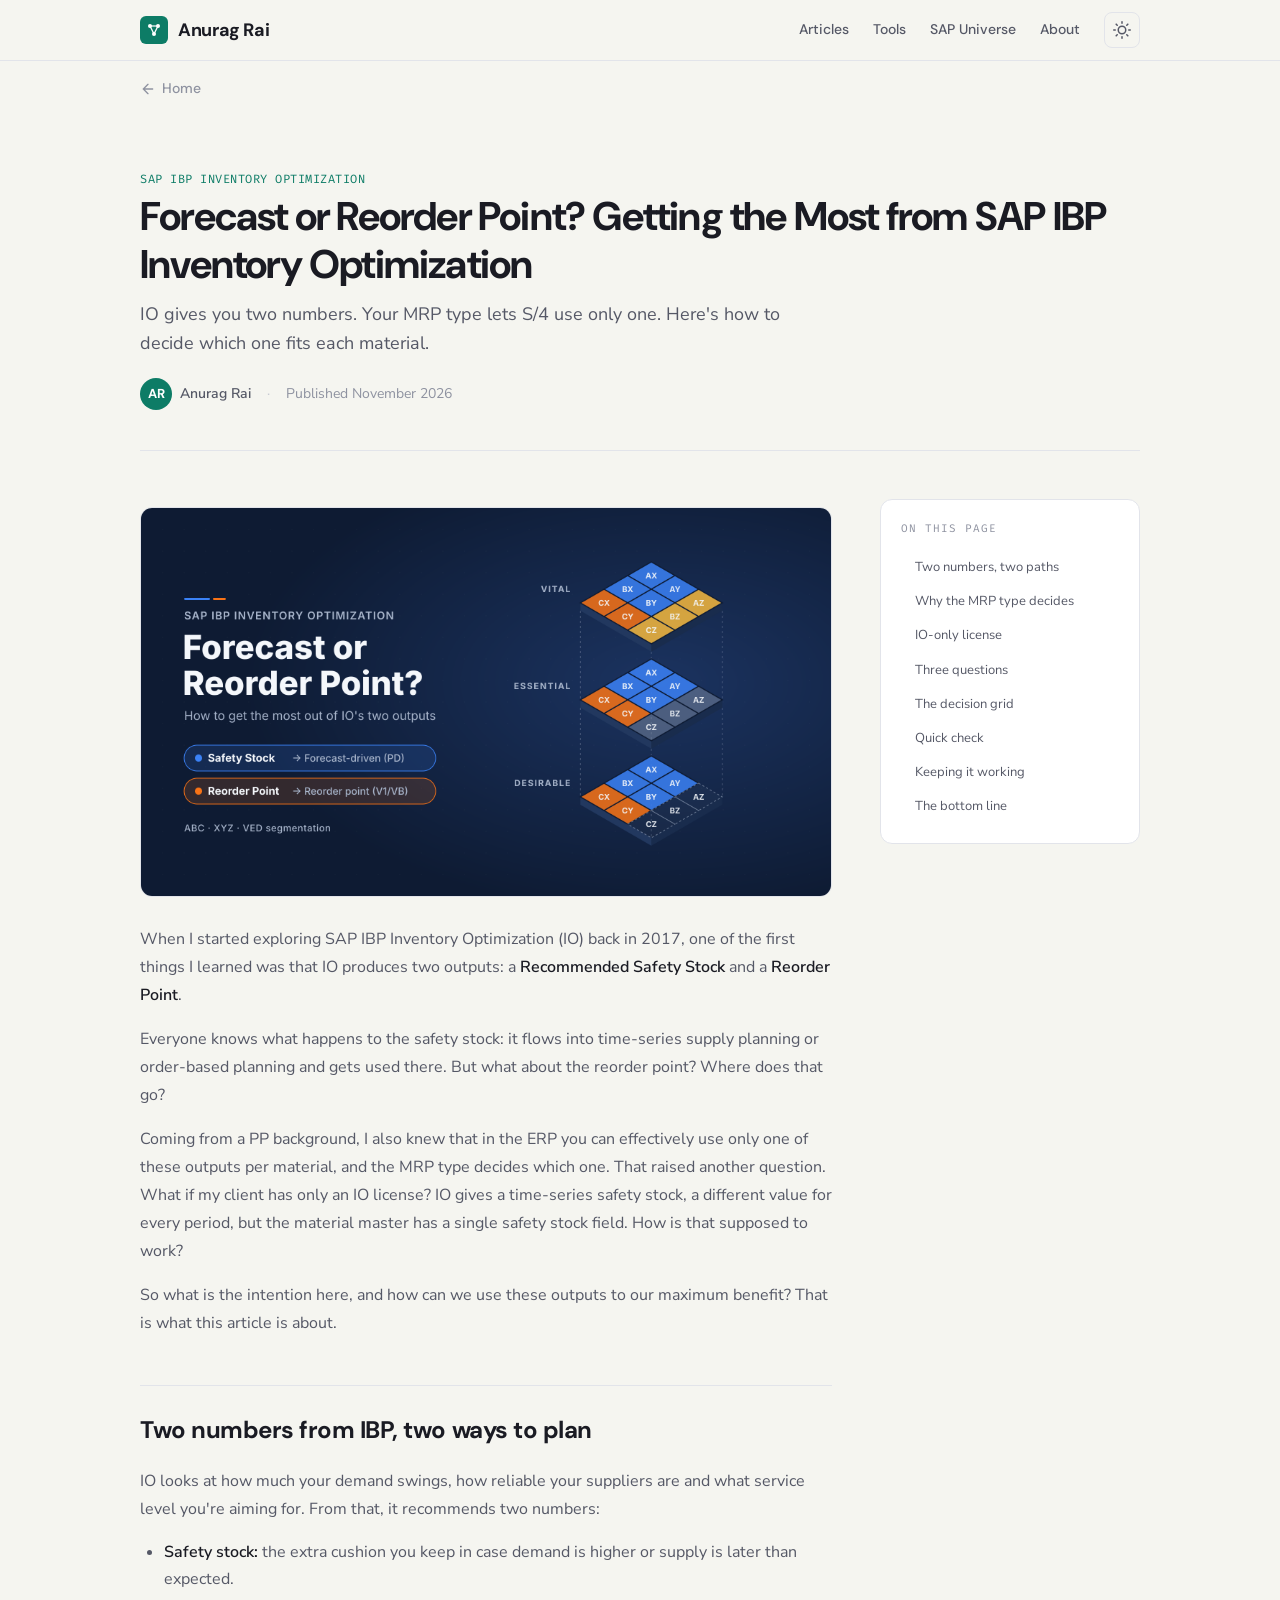
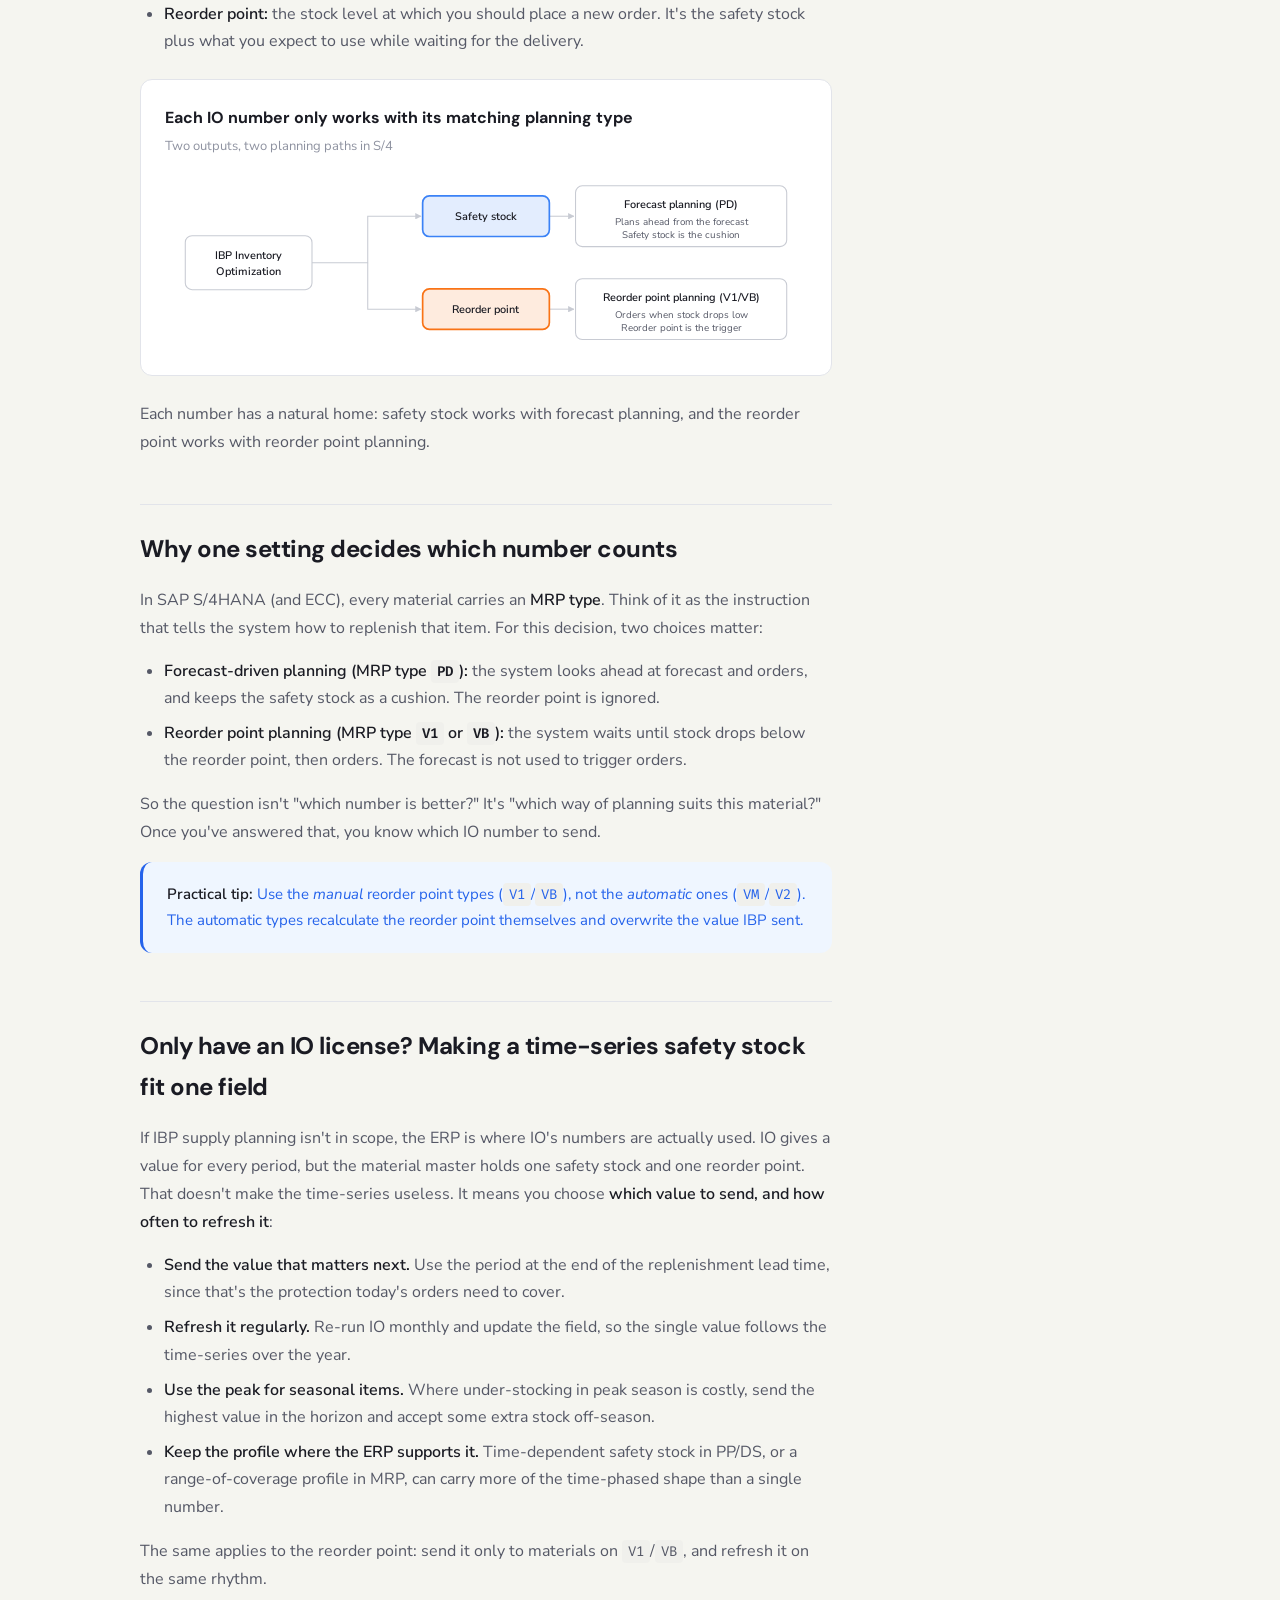
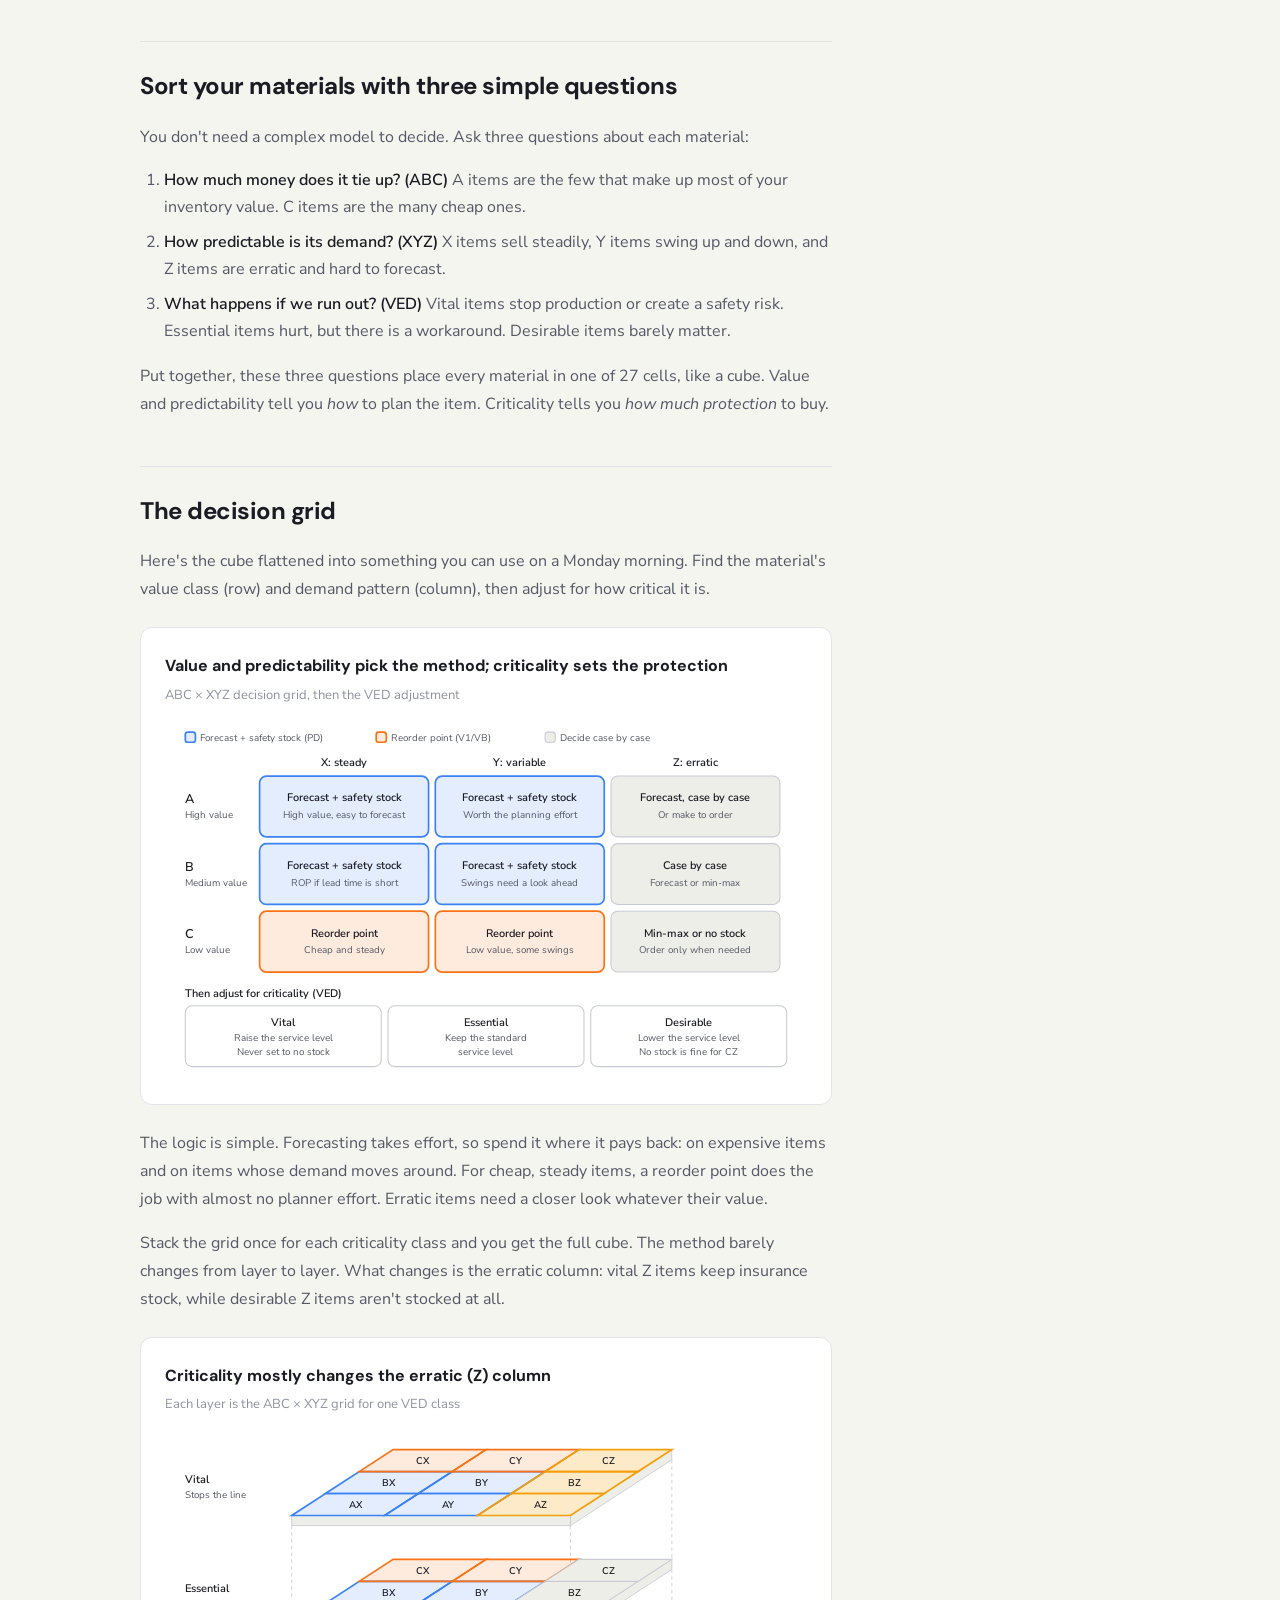
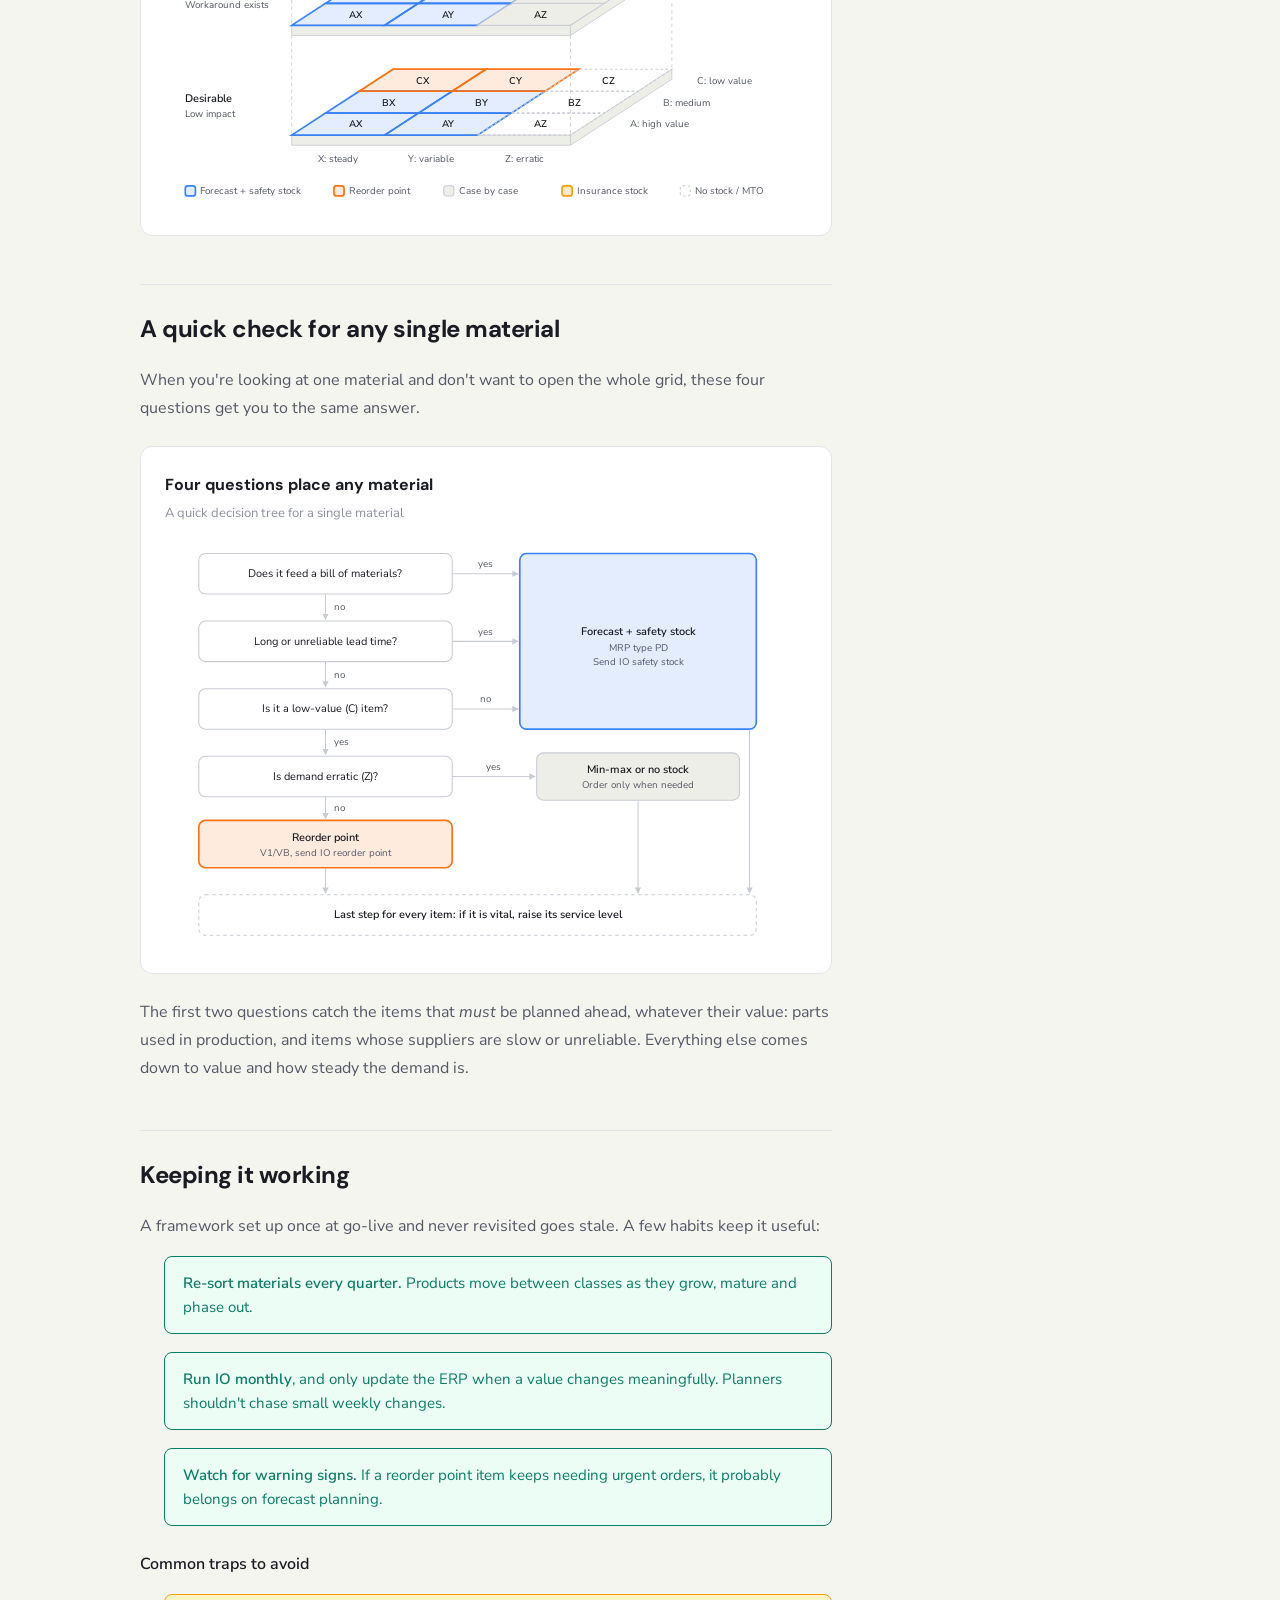
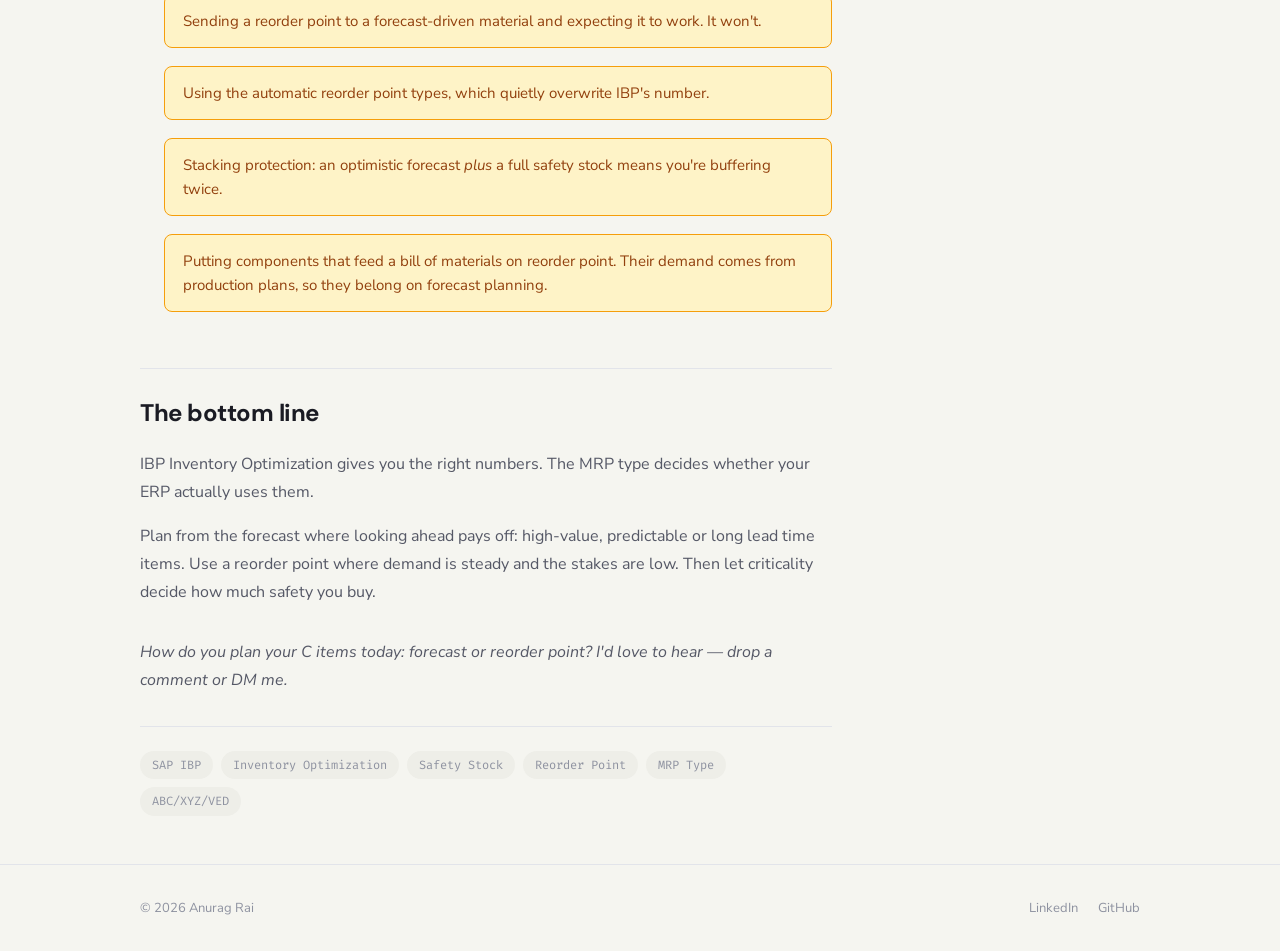
==== commit e685f7e5: "Add SAP Universe to site navigation and home page Header link on every page and a card in the Tools " ====
--- a/articles/io-forecast-or-reorder-point.html
+++ b/articles/io-forecast-or-reorder-point.html
@@ -56,6 +56,7 @@
       <nav class="site-nav">
         <a href="../#articles">Articles</a>
         <a href="../#tools">Tools</a>
+        <a href="/sap-universe/">SAP Universe</a>
         <a href="../#about">About</a>
       </nav>
       <button class="theme-toggle" onclick="toggleTheme()" aria-label="Toggle theme">
